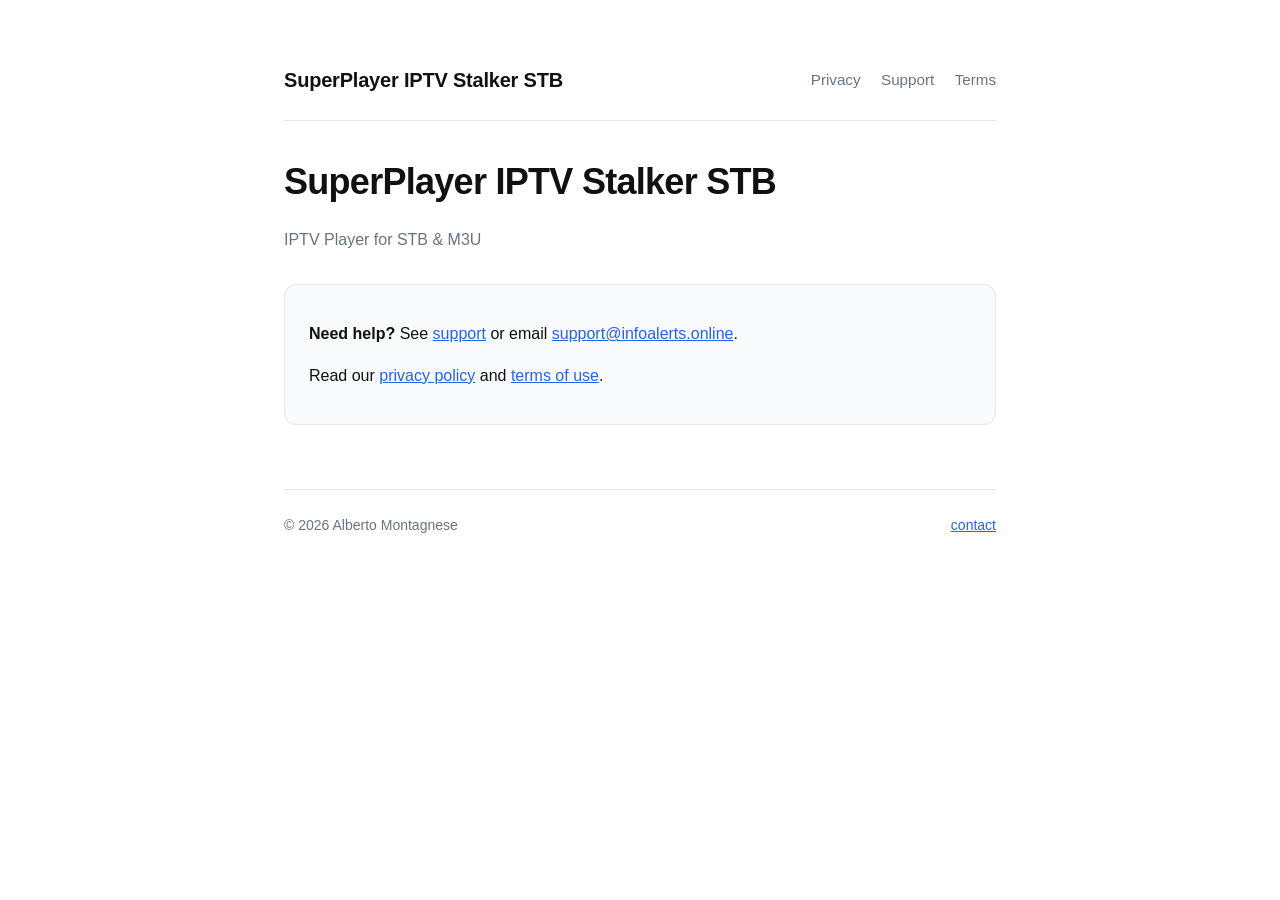
==== index.html @ e4333870 "Update site" ====
<!DOCTYPE html>
<html lang="en">
<head>
  <meta charset="utf-8">
  <meta name="viewport" content="width=device-width,initial-scale=1">
  <title>SuperPlayer IPTV Stalker STB</title>
  <link rel="stylesheet" href="style.css">
</head>
<body>
  <div class="container">
    <header>
      <h1><a href="index.html" style="color:inherit;text-decoration:none">SuperPlayer IPTV Stalker STB</a></h1>
      <nav>
        <a href="privacy.html">Privacy</a>
        <a href="support.html">Support</a>
        <a href="terms.html">Terms</a>
      </nav>
    </header>
    <main>
<h1 class="title">SuperPlayer IPTV Stalker STB</h1>
<p class="lede">IPTV Player for STB & M3U</p>

<div class="card">
  <p><strong>Need help?</strong> See <a href="support.html">support</a> or
     email <a href="mailto:support@infoalerts.online">support@infoalerts.online</a>.</p>
  <p>Read our <a href="privacy.html">privacy policy</a> and
     <a href="terms.html">terms of use</a>.</p>
</div>

    </main>
    <footer>
      <span>© 2026 Alberto Montagnese</span>
      <span><a href="mailto:support@infoalerts.online">contact</a></span>
    </footer>
  </div>
</body>
</html>
---- style.css ----
:root {
  color-scheme: light dark;
  --fg: #111;
  --muted: #6b7280;
  --accent: #2563eb;
  --bg: #fff;
  --card: #f8fafc;
  --border: #e5e7eb;
}
@media (prefers-color-scheme: dark) {
  :root {
    --fg: #f1f5f9;
    --muted: #94a3b8;
    --accent: #60a5fa;
    --bg: #0b1020;
    --card: #111827;
    --border: #1f2937;
  }
}
* { box-sizing: border-box; }
html, body { margin: 0; padding: 0; }
body {
  font-family: -apple-system, BlinkMacSystemFont, "SF Pro Text", "Segoe UI",
               Roboto, Helvetica, Arial, sans-serif;
  background: var(--bg);
  color: var(--fg);
  line-height: 1.6;
}
.container {
  max-width: 760px;
  margin: 0 auto;
  padding: 64px 24px 96px;
}
header {
  display: flex;
  align-items: center;
  justify-content: space-between;
  gap: 16px;
  padding-bottom: 24px;
  border-bottom: 1px solid var(--border);
  margin-bottom: 32px;
}
header h1 {
  margin: 0;
  font-size: 1.25rem;
  letter-spacing: -0.01em;
}
header nav a {
  margin-left: 16px;
  color: var(--muted);
  text-decoration: none;
  font-size: 0.95rem;
}
header nav a:hover { color: var(--accent); }
h1, h2, h3 { letter-spacing: -0.02em; }
h1.title { font-size: 2.25rem; margin: 0 0 0.5rem; }
.lede { color: var(--muted); margin-bottom: 2rem; }
main h2 { margin-top: 2.5rem; }
main h3 { margin-top: 1.75rem; }
ul { padding-left: 1.25rem; }
li { margin: 0.25rem 0; }
.card {
  background: var(--card);
  border: 1px solid var(--border);
  border-radius: 12px;
  padding: 20px 24px;
  margin: 24px 0;
}
footer {
  margin-top: 64px;
  padding-top: 24px;
  border-top: 1px solid var(--border);
  color: var(--muted);
  font-size: 0.875rem;
  display: flex;
  justify-content: space-between;
  flex-wrap: wrap;
  gap: 8px;
}
a { color: var(--accent); }
a:hover { text-decoration: underline; }
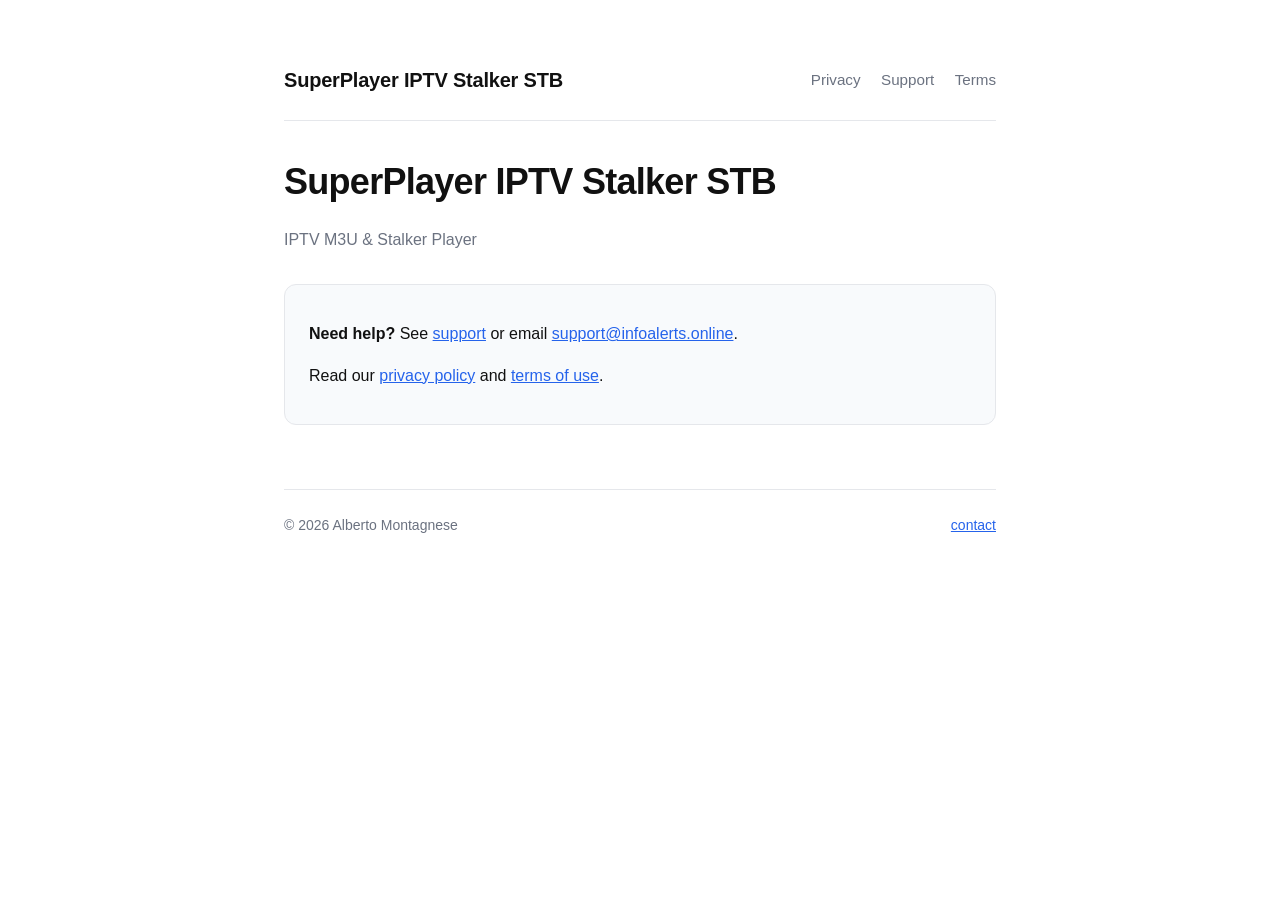
==== commit 2df2574e: "Update site" ====
--- a/index.html
+++ b/index.html
@@ -18,7 +18,7 @@
     </header>
     <main>
 <h1 class="title">SuperPlayer IPTV Stalker STB</h1>
-<p class="lede">IPTV Player for STB & M3U</p>
+<p class="lede">IPTV M3U & Stalker Player</p>
 
 <div class="card">
   <p><strong>Need help?</strong> See <a href="support.html">support</a> or
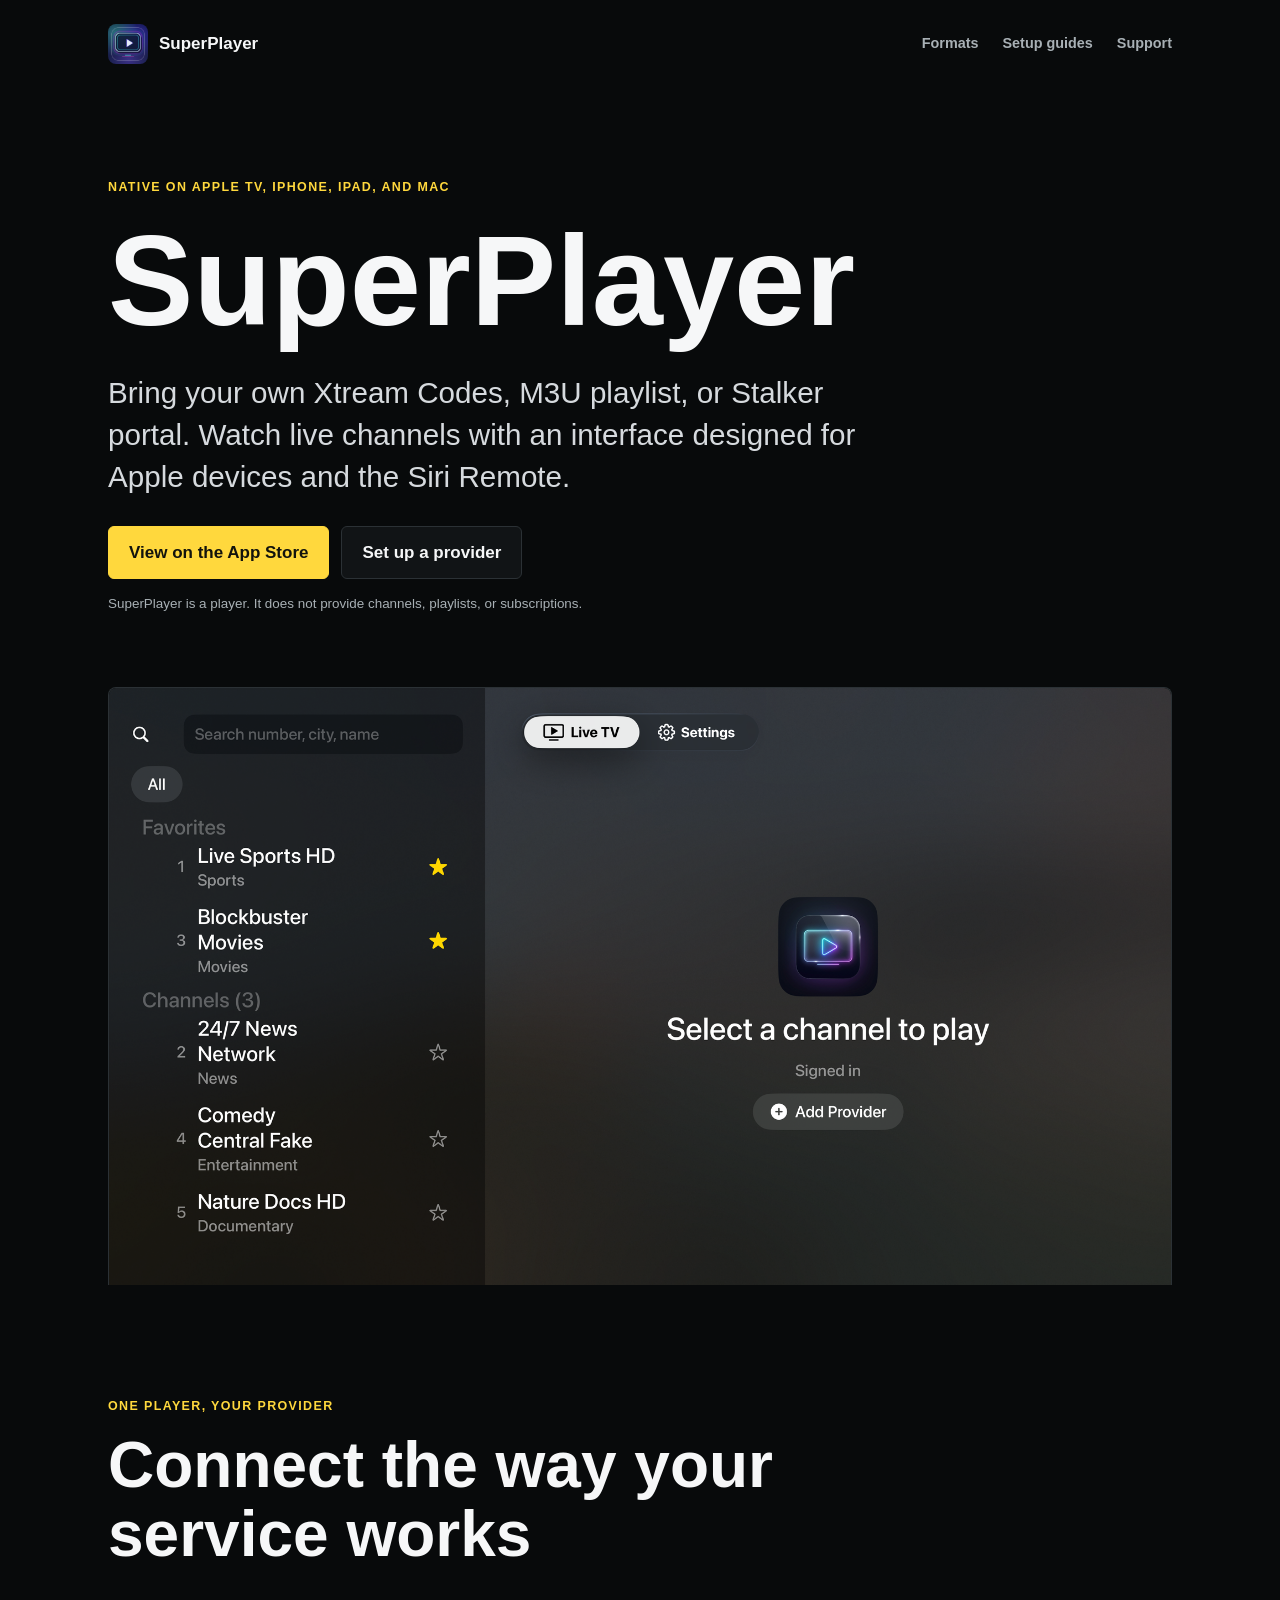
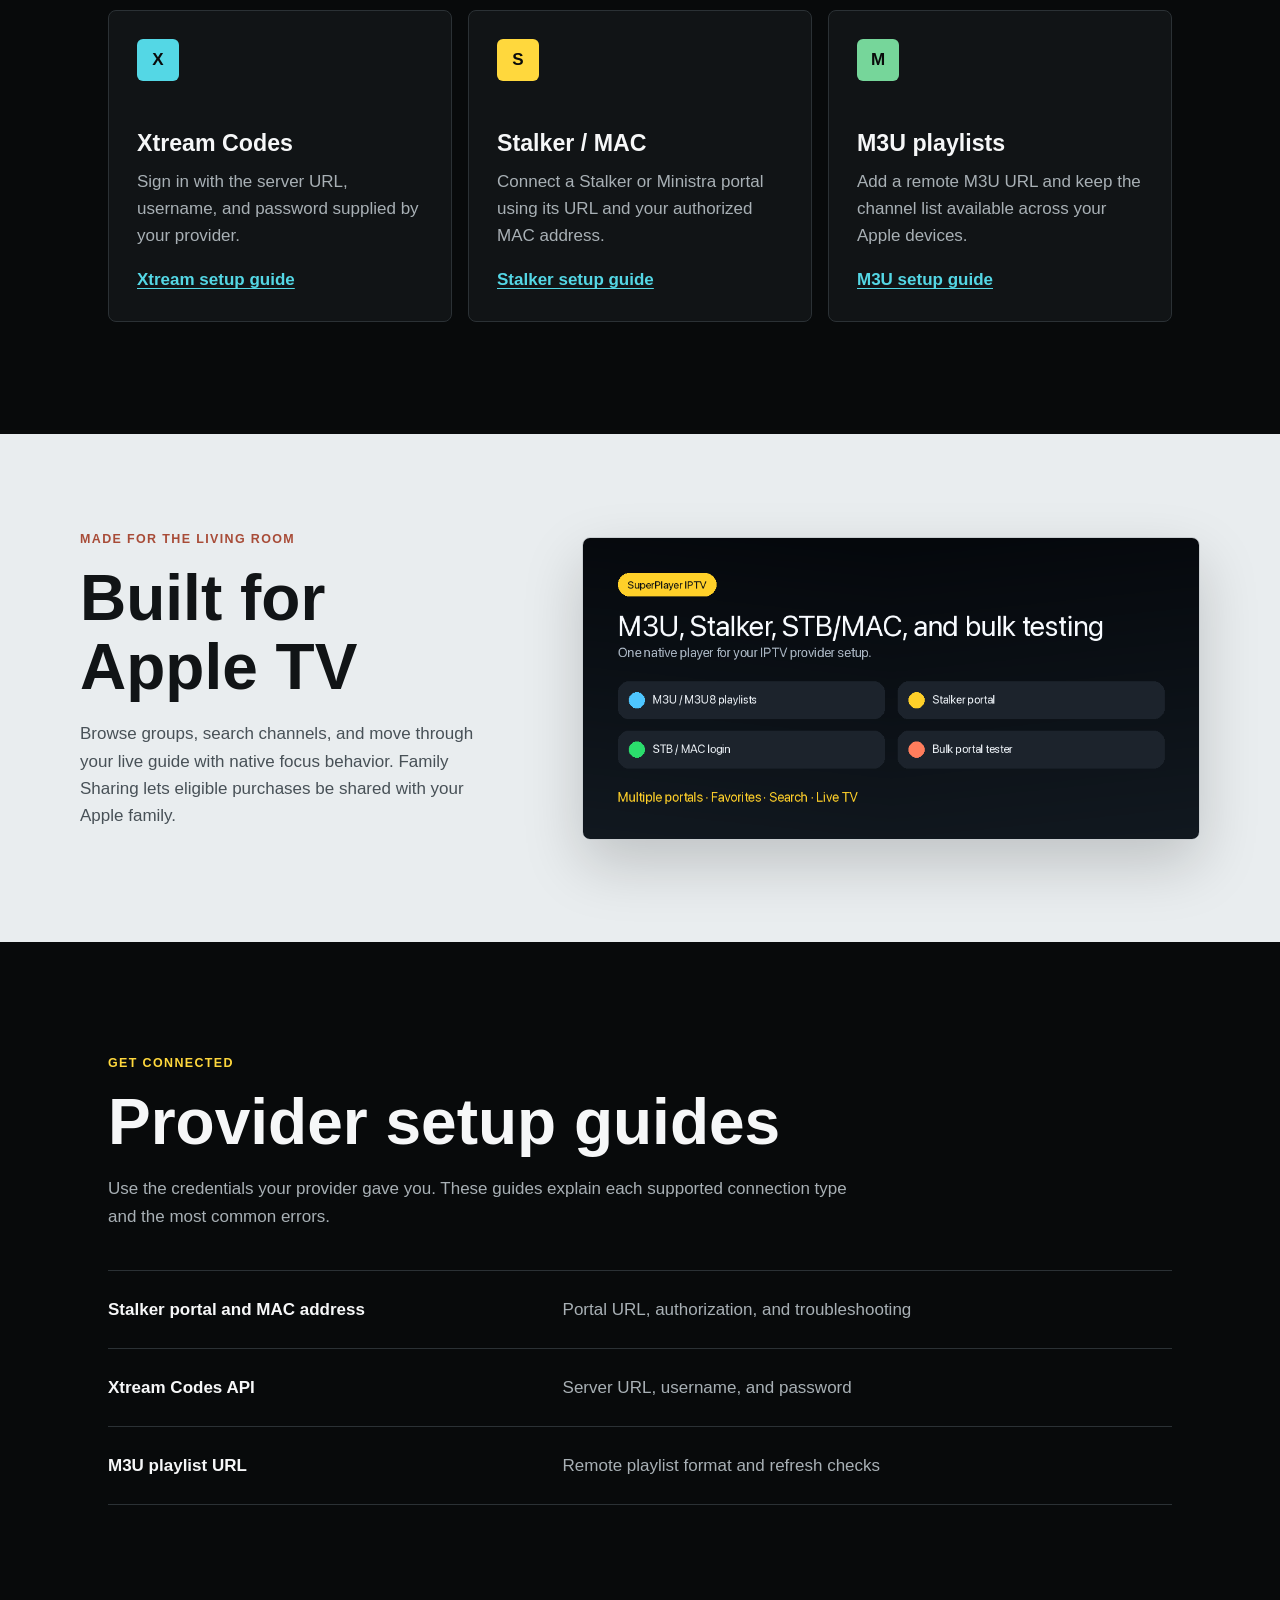
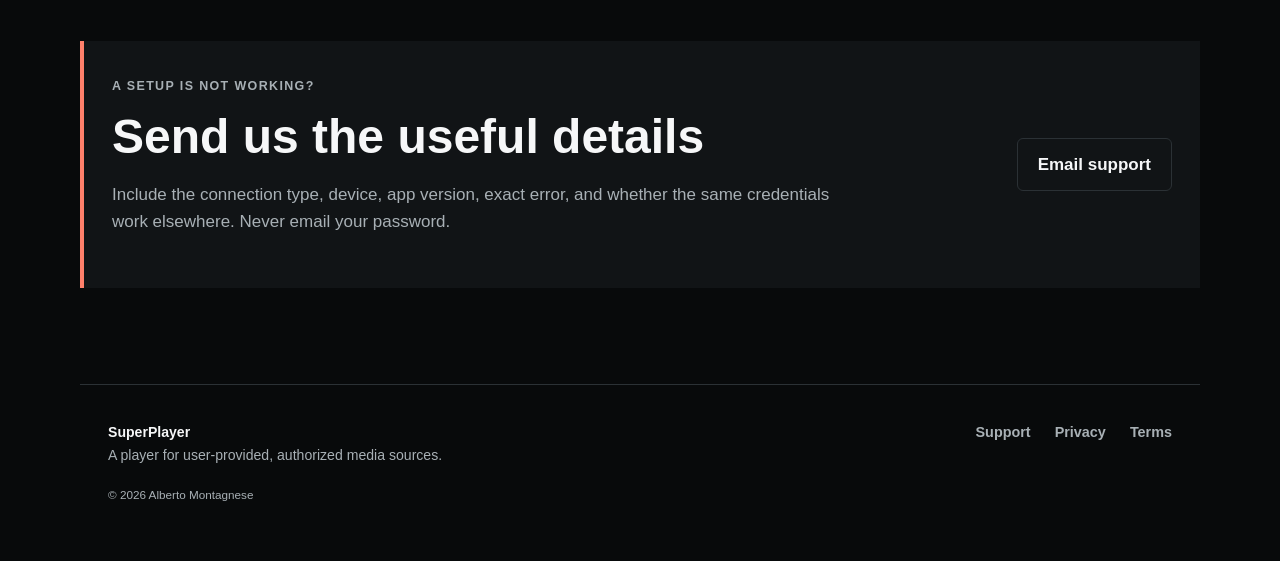
==== commit 6f810b03: "Build product landing page and setup guides" ====
--- a/index.html
+++ b/index.html
@@ -2,36 +2,85 @@
 <html lang="en">
 <head>
   <meta charset="utf-8">
-  <meta name="viewport" content="width=device-width,initial-scale=1">
-  <title>SuperPlayer IPTV Stalker STB</title>
+  <meta name="viewport" content="width=device-width, initial-scale=1">
+  <title>SuperPlayer: Xtream, M3U &amp; Stalker Player for Apple TV</title>
+  <meta name="description" content="SuperPlayer is a native IPTV player for Apple TV, iPhone, iPad, and Mac. Connect your own Xtream Codes, M3U playlist, or Stalker portal with MAC address.">
+  <link rel="canonical" href="https://albertomontagnese.github.io/stalker-player-plus-site/">
+  <link rel="icon" href="assets/app-icon.png">
   <link rel="stylesheet" href="style.css">
+  <meta property="og:type" content="website">
+  <meta property="og:title" content="SuperPlayer for Apple TV">
+  <meta property="og:description" content="Your Xtream, M3U, and Stalker playlists in a fast, native Apple player.">
+  <meta property="og:url" content="https://albertomontagnese.github.io/stalker-player-plus-site/">
+  <meta property="og:image" content="https://albertomontagnese.github.io/stalker-player-plus-site/assets/feature-graphic.png">
+  <meta name="twitter:card" content="summary_large_image">
+  <script type="application/ld+json">
+  {
+    "@context": "https://schema.org",
+    "@type": "SoftwareApplication",
+    "name": "SuperPlayer",
+    "operatingSystem": "iOS, iPadOS, macOS, tvOS",
+    "applicationCategory": "MultimediaApplication",
+    "description": "A native player for user-provided Xtream Codes, M3U playlists, and Stalker portals.",
+    "url": "https://albertomontagnese.github.io/stalker-player-plus-site/",
+    "downloadUrl": "https://apps.apple.com/app/id6786057037",
+    "image": "https://albertomontagnese.github.io/stalker-player-plus-site/assets/app-icon.png",
+    "offers": {"@type": "Offer", "price": "0", "priceCurrency": "USD"}
+  }
+  </script>
 </head>
 <body>
-  <div class="container">
-    <header>
-      <h1><a href="index.html" style="color:inherit;text-decoration:none">SuperPlayer IPTV Stalker STB</a></h1>
-      <nav>
-        <a href="privacy.html">Privacy</a>
-        <a href="support.html">Support</a>
-        <a href="terms.html">Terms</a>
-      </nav>
-    </header>
-    <main>
-<h1 class="title">SuperPlayer IPTV Stalker STB</h1>
-<p class="lede">IPTV M3U & Stalker Player</p>
+  <header class="site-header">
+    <a class="brand" href="index.html" aria-label="SuperPlayer home"><img src="assets/app-icon.png" alt="" width="40" height="40"><span>SuperPlayer</span></a>
+    <nav aria-label="Primary navigation"><a href="#formats">Formats</a><a href="#guides">Setup guides</a><a href="support.html">Support</a></nav>
+  </header>
 
-<div class="card">
-  <p><strong>Need help?</strong> See <a href="support.html">support</a> or
-     email <a href="mailto:support@infoalerts.online">support@infoalerts.online</a>.</p>
-  <p>Read our <a href="privacy.html">privacy policy</a> and
-     <a href="terms.html">terms of use</a>.</p>
-</div>
+  <main>
+    <section class="hero">
+      <p class="eyebrow">Native on Apple TV, iPhone, iPad, and Mac</p>
+      <h1>SuperPlayer</h1>
+      <p class="hero-copy">Bring your own Xtream Codes, M3U playlist, or Stalker portal. Watch live channels with an interface designed for Apple devices and the Siri Remote.</p>
+      <div class="hero-actions">
+        <a class="button primary" href="https://apps.apple.com/app/id6786057037">View on the App Store</a>
+        <a class="button secondary" href="#guides">Set up a provider</a>
+      </div>
+      <p class="fine-print">SuperPlayer is a player. It does not provide channels, playlists, or subscriptions.</p>
+      <figure class="product-shot"><img src="assets/apple-tv.png" alt="SuperPlayer live channel guide running on Apple TV"></figure>
+    </section>
 
-    </main>
-    <footer>
-      <span>© 2026 Alberto Montagnese</span>
-      <span><a href="mailto:support@infoalerts.online">contact</a></span>
-    </footer>
-  </div>
+    <section class="section" id="formats">
+      <div class="section-heading"><p class="eyebrow">One player, your provider</p><h2>Connect the way your service works</h2></div>
+      <div class="feature-grid">
+        <article class="feature xtream"><span class="feature-mark">X</span><h3>Xtream Codes</h3><p>Sign in with the server URL, username, and password supplied by your provider.</p><a href="xtream-codes-setup.html">Xtream setup guide</a></article>
+        <article class="feature stalker"><span class="feature-mark">S</span><h3>Stalker / MAC</h3><p>Connect a Stalker or Ministra portal using its URL and your authorized MAC address.</p><a href="stalker-mac-setup.html">Stalker setup guide</a></article>
+        <article class="feature m3u"><span class="feature-mark">M</span><h3>M3U playlists</h3><p>Add a remote M3U URL and keep the channel list available across your Apple devices.</p><a href="m3u-playlist-setup.html">M3U setup guide</a></article>
+      </div>
+    </section>
+
+    <section class="device-band">
+      <div><p class="eyebrow">Made for the living room</p><h2>Built for Apple TV</h2><p>Browse groups, search channels, and move through your live guide with native focus behavior. Family Sharing lets eligible purchases be shared with your Apple family.</p></div>
+      <img src="assets/feature-graphic.png" alt="SuperPlayer supports M3U, Stalker, STB/MAC, and bulk testing">
+    </section>
+
+    <section class="section" id="guides">
+      <div class="section-heading"><p class="eyebrow">Get connected</p><h2>Provider setup guides</h2><p>Use the credentials your provider gave you. These guides explain each supported connection type and the most common errors.</p></div>
+      <div class="guide-list">
+        <a href="stalker-mac-setup.html"><strong>Stalker portal and MAC address</strong><span>Portal URL, authorization, and troubleshooting</span></a>
+        <a href="xtream-codes-setup.html"><strong>Xtream Codes API</strong><span>Server URL, username, and password</span></a>
+        <a href="m3u-playlist-setup.html"><strong>M3U playlist URL</strong><span>Remote playlist format and refresh checks</span></a>
+      </div>
+    </section>
+
+    <section class="support-band">
+      <div><p class="eyebrow">A setup is not working?</p><h2>Send us the useful details</h2><p>Include the connection type, device, app version, exact error, and whether the same credentials work elsewhere. Never email your password.</p></div>
+      <a class="button secondary" href="mailto:support@infoalerts.online?subject=SuperPlayer%20support">Email support</a>
+    </section>
+  </main>
+
+  <footer>
+    <div><strong>SuperPlayer</strong><span>A player for user-provided, authorized media sources.</span></div>
+    <nav aria-label="Legal navigation"><a href="support.html">Support</a><a href="privacy.html">Privacy</a><a href="terms.html">Terms</a></nav>
+    <small>&copy; 2026 Alberto Montagnese</small>
+  </footer>
 </body>
 </html>
--- a/style.css
+++ b/style.css
@@ -1,81 +1,134 @@
 :root {
-  color-scheme: light dark;
-  --fg: #111;
-  --muted: #6b7280;
-  --accent: #2563eb;
-  --bg: #fff;
-  --card: #f8fafc;
-  --border: #e5e7eb;
+  color-scheme: dark;
+  --bg: #080a0b;
+  --surface: #111416;
+  --surface-2: #171b1e;
+  --fg: #f6f7f8;
+  --muted: #a8b0b5;
+  --border: #2b3135;
+  --yellow: #ffd83d;
+  --cyan: #54d7e5;
+  --green: #76d69a;
+  --coral: #ff806b;
+  --content: 1120px;
 }
-@media (prefers-color-scheme: dark) {
-  :root {
-    --fg: #f1f5f9;
-    --muted: #94a3b8;
-    --accent: #60a5fa;
-    --bg: #0b1020;
-    --card: #111827;
-    --border: #1f2937;
-  }
-}
+
 * { box-sizing: border-box; }
-html, body { margin: 0; padding: 0; }
+html { scroll-behavior: smooth; }
 body {
-  font-family: -apple-system, BlinkMacSystemFont, "SF Pro Text", "Segoe UI",
-               Roboto, Helvetica, Arial, sans-serif;
+  margin: 0;
   background: var(--bg);
   color: var(--fg);
+  font-family: -apple-system, BlinkMacSystemFont, "SF Pro Text", "Segoe UI", sans-serif;
+  font-size: 17px;
   line-height: 1.6;
 }
-.container {
-  max-width: 760px;
-  margin: 0 auto;
-  padding: 64px 24px 96px;
-}
-header {
+img { display: block; max-width: 100%; }
+a { color: var(--cyan); text-underline-offset: 3px; }
+a:hover { color: var(--yellow); }
+h1, h2, h3, p { margin-top: 0; }
+h1, h2, h3 { line-height: 1.08; letter-spacing: 0; }
+h1 { margin-bottom: 22px; font-size: clamp(4rem, 10vw, 8.5rem); }
+h2 { margin-bottom: 18px; font-size: clamp(2rem, 5vw, 4.25rem); }
+h3 { margin-bottom: 12px; font-size: 1.45rem; }
+
+.site-header {
+  position: relative;
+  z-index: 2;
   display: flex;
   align-items: center;
   justify-content: space-between;
-  gap: 16px;
-  padding-bottom: 24px;
-  border-bottom: 1px solid var(--border);
-  margin-bottom: 32px;
+  max-width: var(--content);
+  margin: 0 auto;
+  padding: 24px 28px;
 }
-header h1 {
-  margin: 0;
-  font-size: 1.25rem;
-  letter-spacing: -0.01em;
+.brand { display: inline-flex; align-items: center; gap: 11px; color: var(--fg); font-weight: 750; text-decoration: none; }
+.brand img { width: 40px; height: 40px; border-radius: 8px; }
+.site-header nav, footer nav { display: flex; flex-wrap: wrap; gap: 24px; }
+.site-header nav a, footer nav a { color: var(--muted); font-size: .9rem; font-weight: 650; text-decoration: none; }
+
+.hero { max-width: var(--content); min-height: calc(100vh - 88px); margin: 0 auto; padding: clamp(60px, 10vh, 112px) 28px 0; }
+.eyebrow { margin-bottom: 14px; color: var(--yellow); font-size: .78rem; font-weight: 800; letter-spacing: .11em; text-transform: uppercase; }
+.hero-copy { max-width: 780px; margin-bottom: 28px; color: #d6dade; font-size: clamp(1.25rem, 2.4vw, 1.85rem); line-height: 1.42; }
+.hero-actions { display: flex; flex-wrap: wrap; gap: 12px; margin-bottom: 14px; }
+.button { display: inline-flex; min-height: 50px; align-items: center; justify-content: center; border: 1px solid var(--border); border-radius: 6px; padding: 12px 20px; font-weight: 750; text-decoration: none; }
+.button.primary { border-color: var(--yellow); background: var(--yellow); color: #12130d; }
+.button.secondary { background: var(--surface); color: var(--fg); }
+.fine-print { color: var(--muted); font-size: .84rem; }
+.product-shot { overflow: hidden; margin: clamp(48px, 8vh, 88px) 0 0; border: 1px solid var(--border); border-bottom: 0; border-radius: 8px 8px 0 0; background: var(--surface); }
+.product-shot img { width: 100%; aspect-ratio: 16 / 9; object-fit: cover; }
+
+.section { max-width: var(--content); margin: 0 auto; padding: 112px 28px; }
+.section-heading { max-width: 760px; margin-bottom: 40px; }
+.section-heading > p:last-child, .device-band p, .support-band p { color: var(--muted); }
+.feature-grid { display: grid; grid-template-columns: repeat(3, 1fr); gap: 16px; }
+.feature { min-height: 290px; border: 1px solid var(--border); border-radius: 8px; padding: 28px; background: var(--surface); }
+.feature p { color: var(--muted); }
+.feature-mark { display: grid; width: 42px; height: 42px; place-items: center; margin-bottom: 50px; border-radius: 6px; color: #090b0b; font-weight: 900; }
+.xtream .feature-mark { background: var(--cyan); }
+.stalker .feature-mark { background: var(--yellow); }
+.m3u .feature-mark { background: var(--green); }
+.feature a { font-weight: 700; }
+
+.device-band { display: grid; grid-template-columns: .8fr 1.2fr; align-items: center; gap: clamp(36px, 7vw, 92px); padding: 96px max(28px, calc((100vw - var(--content)) / 2)); background: #e9edef; color: #111416; }
+.device-band .eyebrow { color: #a84c38; }
+.device-band p { color: #485157; }
+.device-band img { border: 1px solid #c9ced1; border-radius: 8px; box-shadow: 0 24px 60px rgba(0, 0, 0, .18); }
+
+.guide-list { border-top: 1px solid var(--border); }
+.guide-list a { display: grid; grid-template-columns: minmax(220px, .7fr) 1fr; gap: 28px; padding: 25px 0; border-bottom: 1px solid var(--border); color: var(--fg); text-decoration: none; }
+.guide-list a:hover strong { color: var(--yellow); }
+.guide-list span { color: var(--muted); }
+
+.support-band { display: flex; align-items: center; justify-content: space-between; gap: 36px; max-width: var(--content); margin: 24px auto 96px; border-left: 4px solid var(--coral); padding: 36px 28px; background: var(--surface); }
+.support-band div { max-width: 720px; }
+.support-band h2 { font-size: clamp(1.7rem, 4vw, 3rem); }
+
+footer { display: grid; grid-template-columns: 1fr auto; gap: 20px 40px; max-width: var(--content); margin: 0 auto; border-top: 1px solid var(--border); padding: 36px 28px 56px; color: var(--muted); font-size: .88rem; }
+footer div { display: flex; flex-direction: column; }
+footer strong { color: var(--fg); }
+footer small { grid-column: 1 / -1; }
+
+.article-shell { max-width: 820px; margin: 0 auto; padding: 72px 28px 112px; }
+.article-shell h1 { max-width: 760px; font-size: clamp(2.7rem, 7vw, 5.5rem); }
+.article-shell .lede { margin-bottom: 48px; color: #d6dade; font-size: 1.25rem; }
+.article-shell h2 { margin-top: 56px; font-size: clamp(1.7rem, 4vw, 2.6rem); }
+.article-shell h3 { margin-top: 34px; }
+.article-shell li { margin-bottom: 10px; }
+.article-shell code { border: 1px solid var(--border); border-radius: 4px; padding: 2px 6px; background: var(--surface-2); color: var(--yellow); }
+.notice { margin: 34px 0; border-left: 4px solid var(--cyan); padding: 18px 22px; background: var(--surface); color: #d6dade; }
+.notice.warning { border-color: var(--coral); }
+.article-nav { display: flex; flex-wrap: wrap; gap: 12px 24px; margin-top: 64px; border-top: 1px solid var(--border); padding-top: 28px; }
+
+@media (max-width: 760px) {
+  body { font-size: 16px; }
+  .site-header { align-items: flex-start; }
+  .site-header nav { justify-content: flex-end; gap: 10px 16px; }
+  .site-header nav a:first-child { display: none; }
+  .hero { min-height: auto; padding-top: 58px; }
+  h1 { font-size: clamp(3.5rem, 20vw, 5.5rem); }
+  .section { padding-top: 80px; padding-bottom: 80px; }
+  .feature-grid, .device-band { grid-template-columns: 1fr; }
+  .feature { min-height: 0; }
+  .feature-mark { margin-bottom: 32px; }
+  .device-band { padding-top: 72px; padding-bottom: 72px; }
+  .guide-list a { grid-template-columns: 1fr; gap: 4px; }
+  .support-band { align-items: flex-start; flex-direction: column; margin-right: 18px; margin-left: 18px; }
+  footer { grid-template-columns: 1fr; }
+  footer small { grid-column: auto; }
 }
-header nav a {
-  margin-left: 16px;
-  color: var(--muted);
-  text-decoration: none;
-  font-size: 0.95rem;
-}
-header nav a:hover { color: var(--accent); }
-h1, h2, h3 { letter-spacing: -0.02em; }
-h1.title { font-size: 2.25rem; margin: 0 0 0.5rem; }
-.lede { color: var(--muted); margin-bottom: 2rem; }
-main h2 { margin-top: 2.5rem; }
-main h3 { margin-top: 1.75rem; }
-ul { padding-left: 1.25rem; }
-li { margin: 0.25rem 0; }
-.card {
-  background: var(--card);
-  border: 1px solid var(--border);
-  border-radius: 12px;
-  padding: 20px 24px;
-  margin: 24px 0;
-}
-footer {
-  margin-top: 64px;
-  padding-top: 24px;
-  border-top: 1px solid var(--border);
-  color: var(--muted);
-  font-size: 0.875rem;
-  display: flex;
-  justify-content: space-between;
-  flex-wrap: wrap;
-  gap: 8px;
-}
-a { color: var(--accent); }
-a:hover { text-decoration: underline; }
+
+@media (prefers-reduced-motion: reduce) { html { scroll-behavior: auto; } }
+
+/* Shared layout for the existing support and legal pages. */
+.container { max-width: 820px; margin: 0 auto; padding: 48px 28px 96px; }
+.container > header { display: flex; align-items: center; justify-content: space-between; gap: 20px; margin-bottom: 48px; border-bottom: 1px solid var(--border); padding-bottom: 24px; }
+.container > header h1 { margin: 0; font-size: 1.25rem; }
+.container > header nav { display: flex; flex-wrap: wrap; gap: 18px; }
+.container > header nav a { margin: 0; color: var(--muted); font-size: .9rem; text-decoration: none; }
+.container main h1.title { margin-bottom: 8px; font-size: clamp(2.4rem, 7vw, 4.5rem); }
+.container main h2 { margin-top: 48px; font-size: 1.8rem; }
+.container main h3 { margin-top: 32px; }
+.container .lede { margin-bottom: 32px; color: var(--muted); font-size: 1.2rem; }
+.container .card { margin: 28px 0; border: 1px solid var(--border); border-radius: 8px; padding: 24px; background: var(--surface); }
+.container > footer { display: flex; max-width: none; align-items: center; justify-content: space-between; margin-top: 64px; padding: 24px 0 0; }
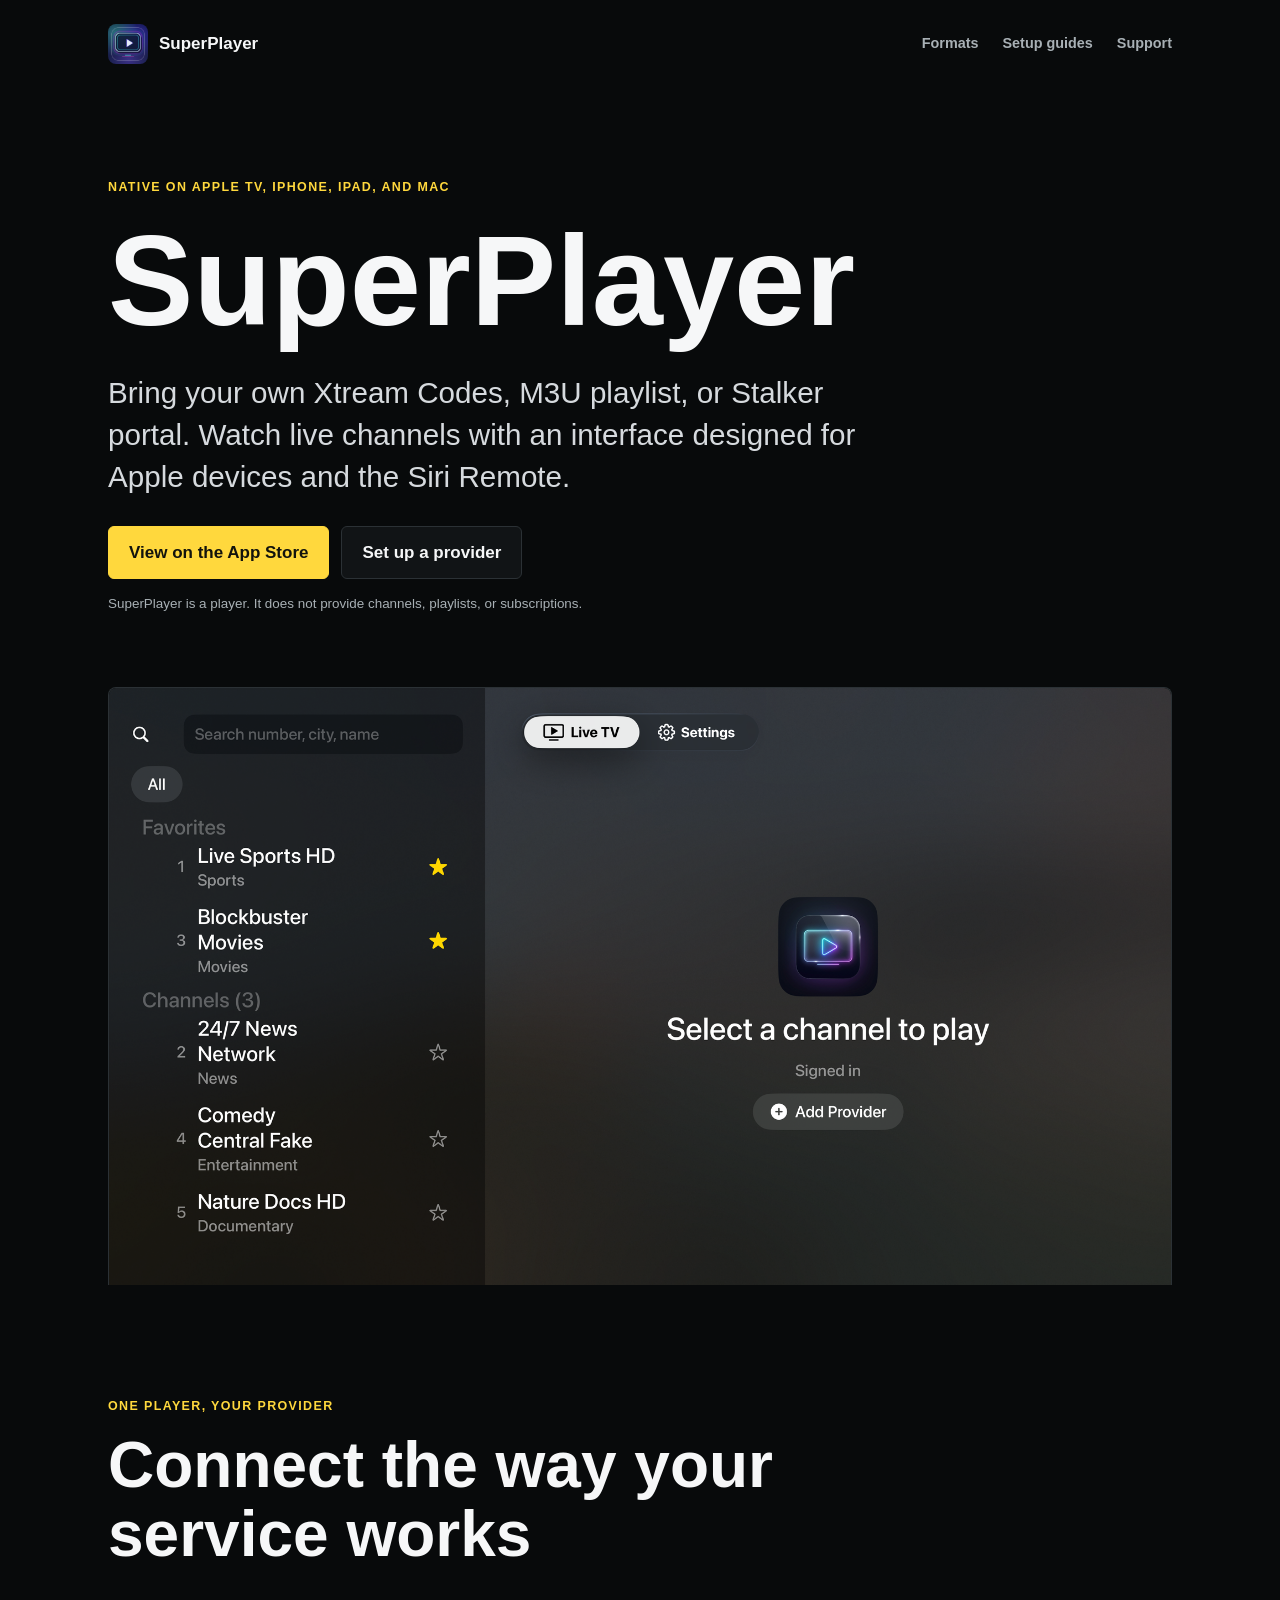
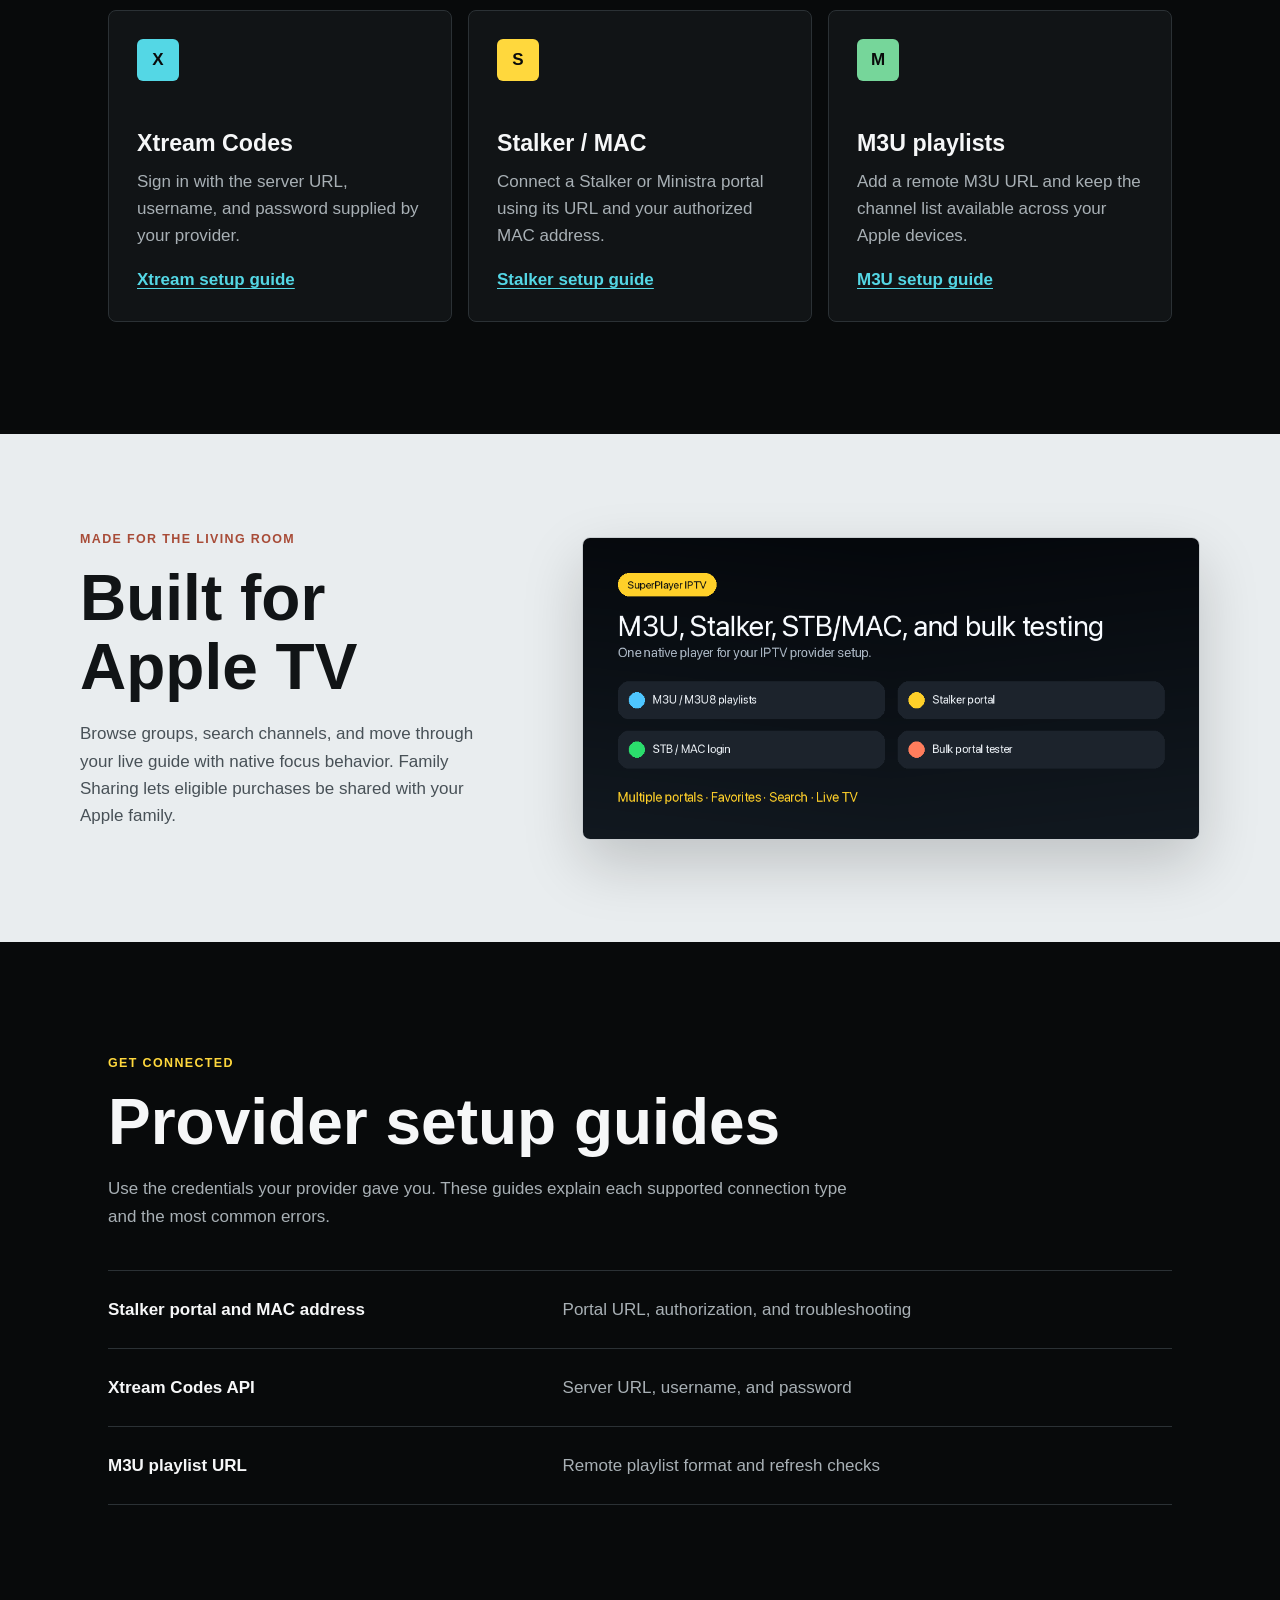
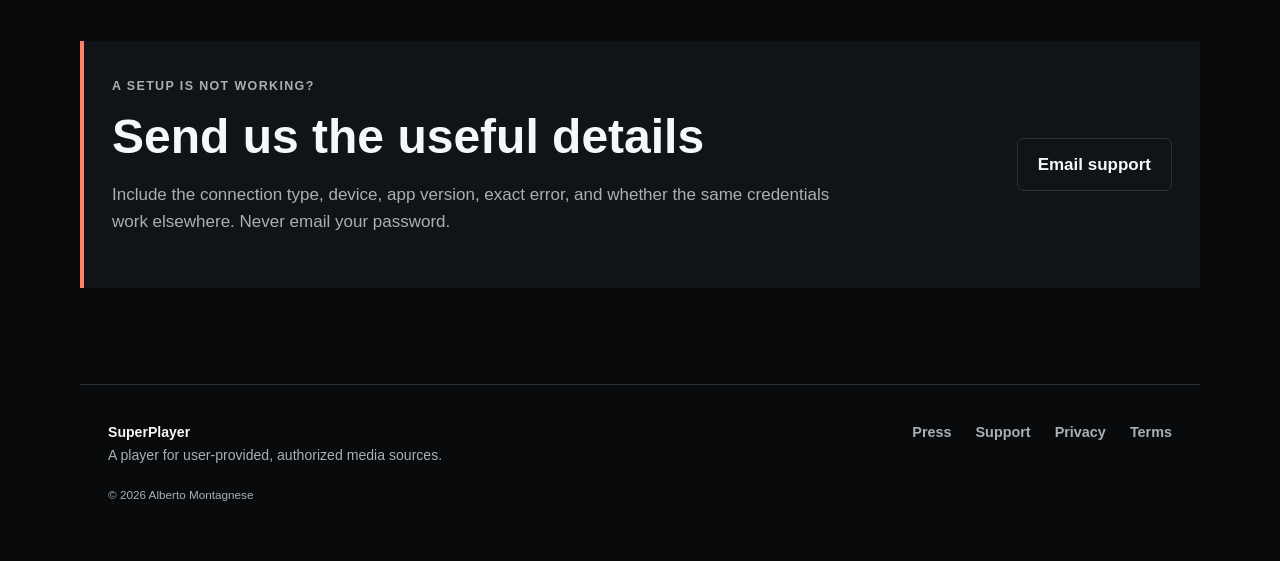
==== commit 6c0aeefb: "Add SuperPlayer press kit" ====
--- a/index.html
+++ b/index.html
@@ -79,7 +79,7 @@
 
   <footer>
     <div><strong>SuperPlayer</strong><span>A player for user-provided, authorized media sources.</span></div>
-    <nav aria-label="Legal navigation"><a href="support.html">Support</a><a href="privacy.html">Privacy</a><a href="terms.html">Terms</a></nav>
+    <nav aria-label="Legal navigation"><a href="press.html">Press</a><a href="support.html">Support</a><a href="privacy.html">Privacy</a><a href="terms.html">Terms</a></nav>
     <small>&copy; 2026 Alberto Montagnese</small>
   </footer>
 </body>
--- a/style.css
+++ b/style.css
@@ -99,6 +99,11 @@
 .notice { margin: 34px 0; border-left: 4px solid var(--cyan); padding: 18px 22px; background: var(--surface); color: #d6dade; }
 .notice.warning { border-color: var(--coral); }
 .article-nav { display: flex; flex-wrap: wrap; gap: 12px 24px; margin-top: 64px; border-top: 1px solid var(--border); padding-top: 28px; }
+.press-assets { display: grid; grid-template-columns: repeat(2, 1fr); gap: 16px; }
+.press-assets a { overflow: hidden; border: 1px solid var(--border); border-radius: 8px; background: var(--surface); color: var(--fg); text-decoration: none; }
+.press-assets img { width: 100%; aspect-ratio: 16 / 9; object-fit: cover; background: #050607; }
+.press-assets a:first-child img { object-fit: contain; padding: 32px; }
+.press-assets span { display: block; padding: 12px 16px; font-weight: 700; }
 
 @media (max-width: 760px) {
   body { font-size: 16px; }
@@ -114,6 +119,7 @@
   .device-band { padding-top: 72px; padding-bottom: 72px; }
   .guide-list a { grid-template-columns: 1fr; gap: 4px; }
   .support-band { align-items: flex-start; flex-direction: column; margin-right: 18px; margin-left: 18px; }
+  .press-assets { grid-template-columns: 1fr; }
   footer { grid-template-columns: 1fr; }
   footer small { grid-column: auto; }
 }
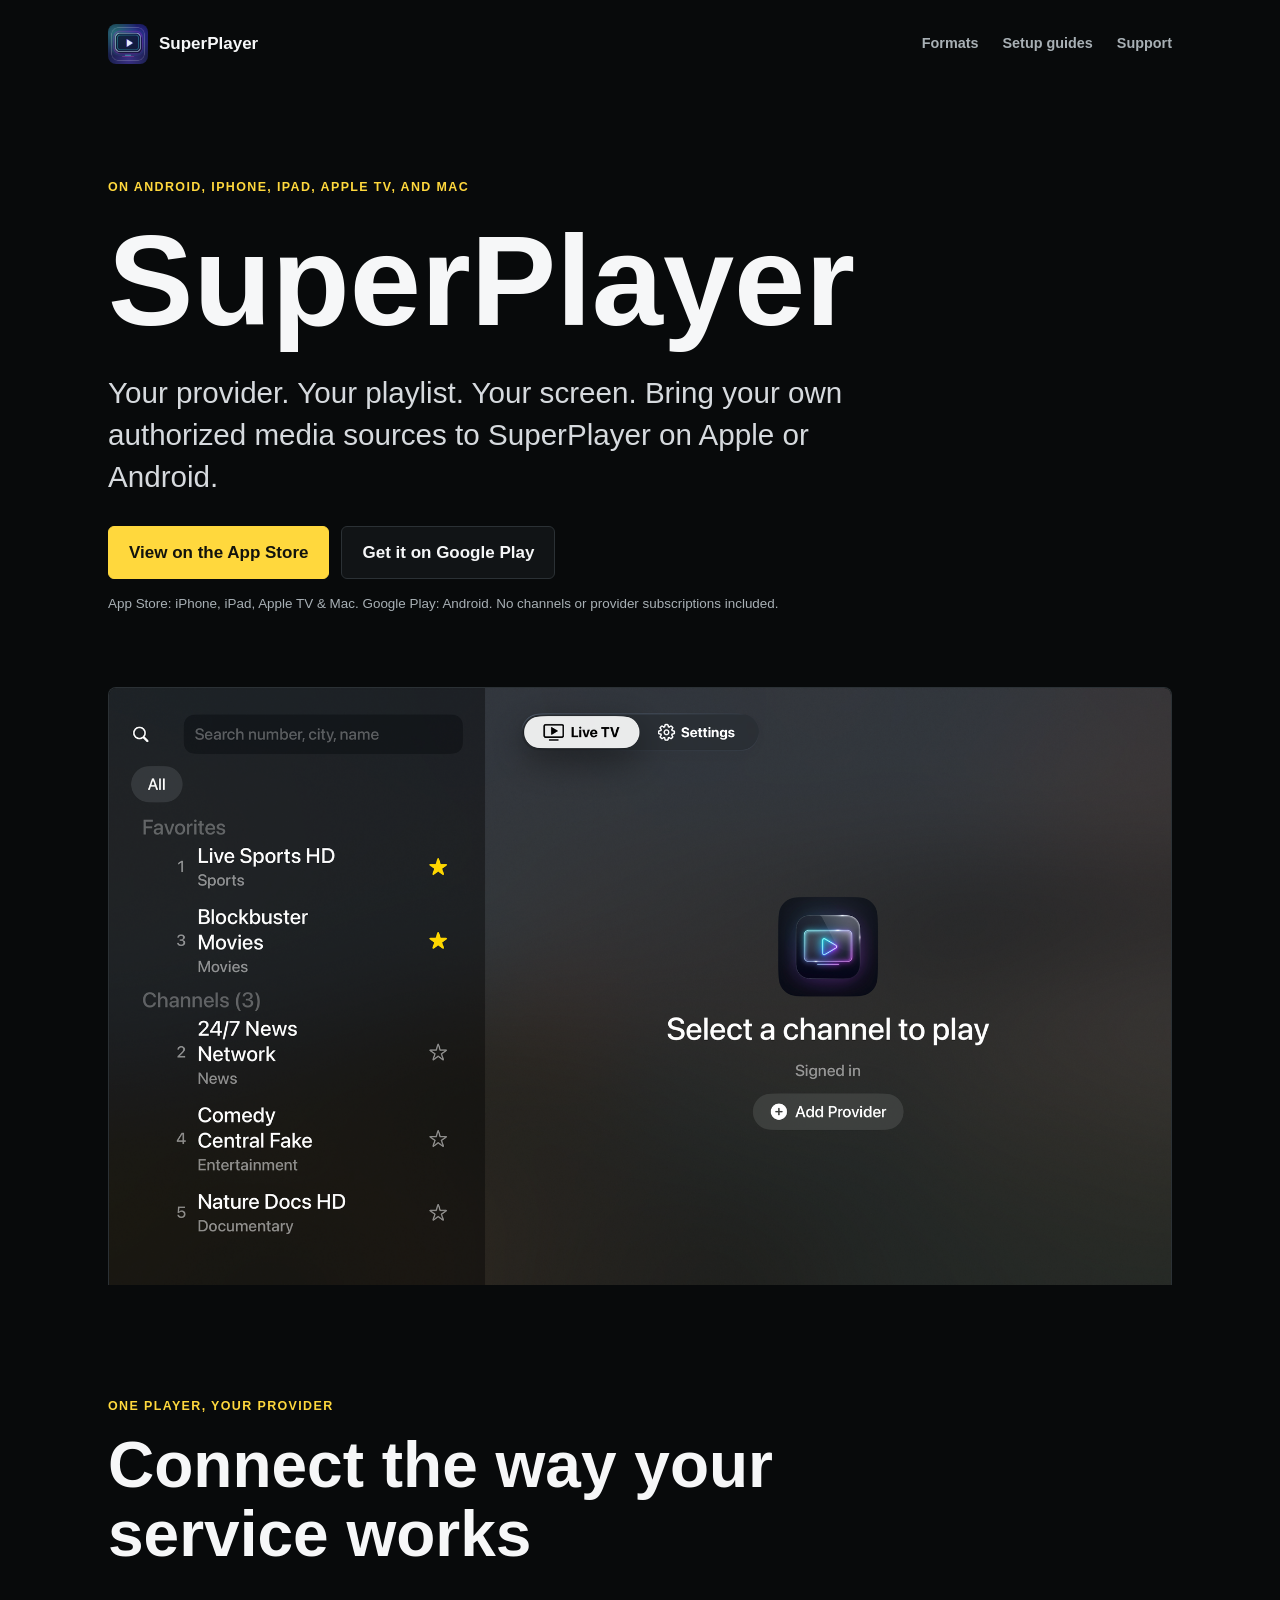
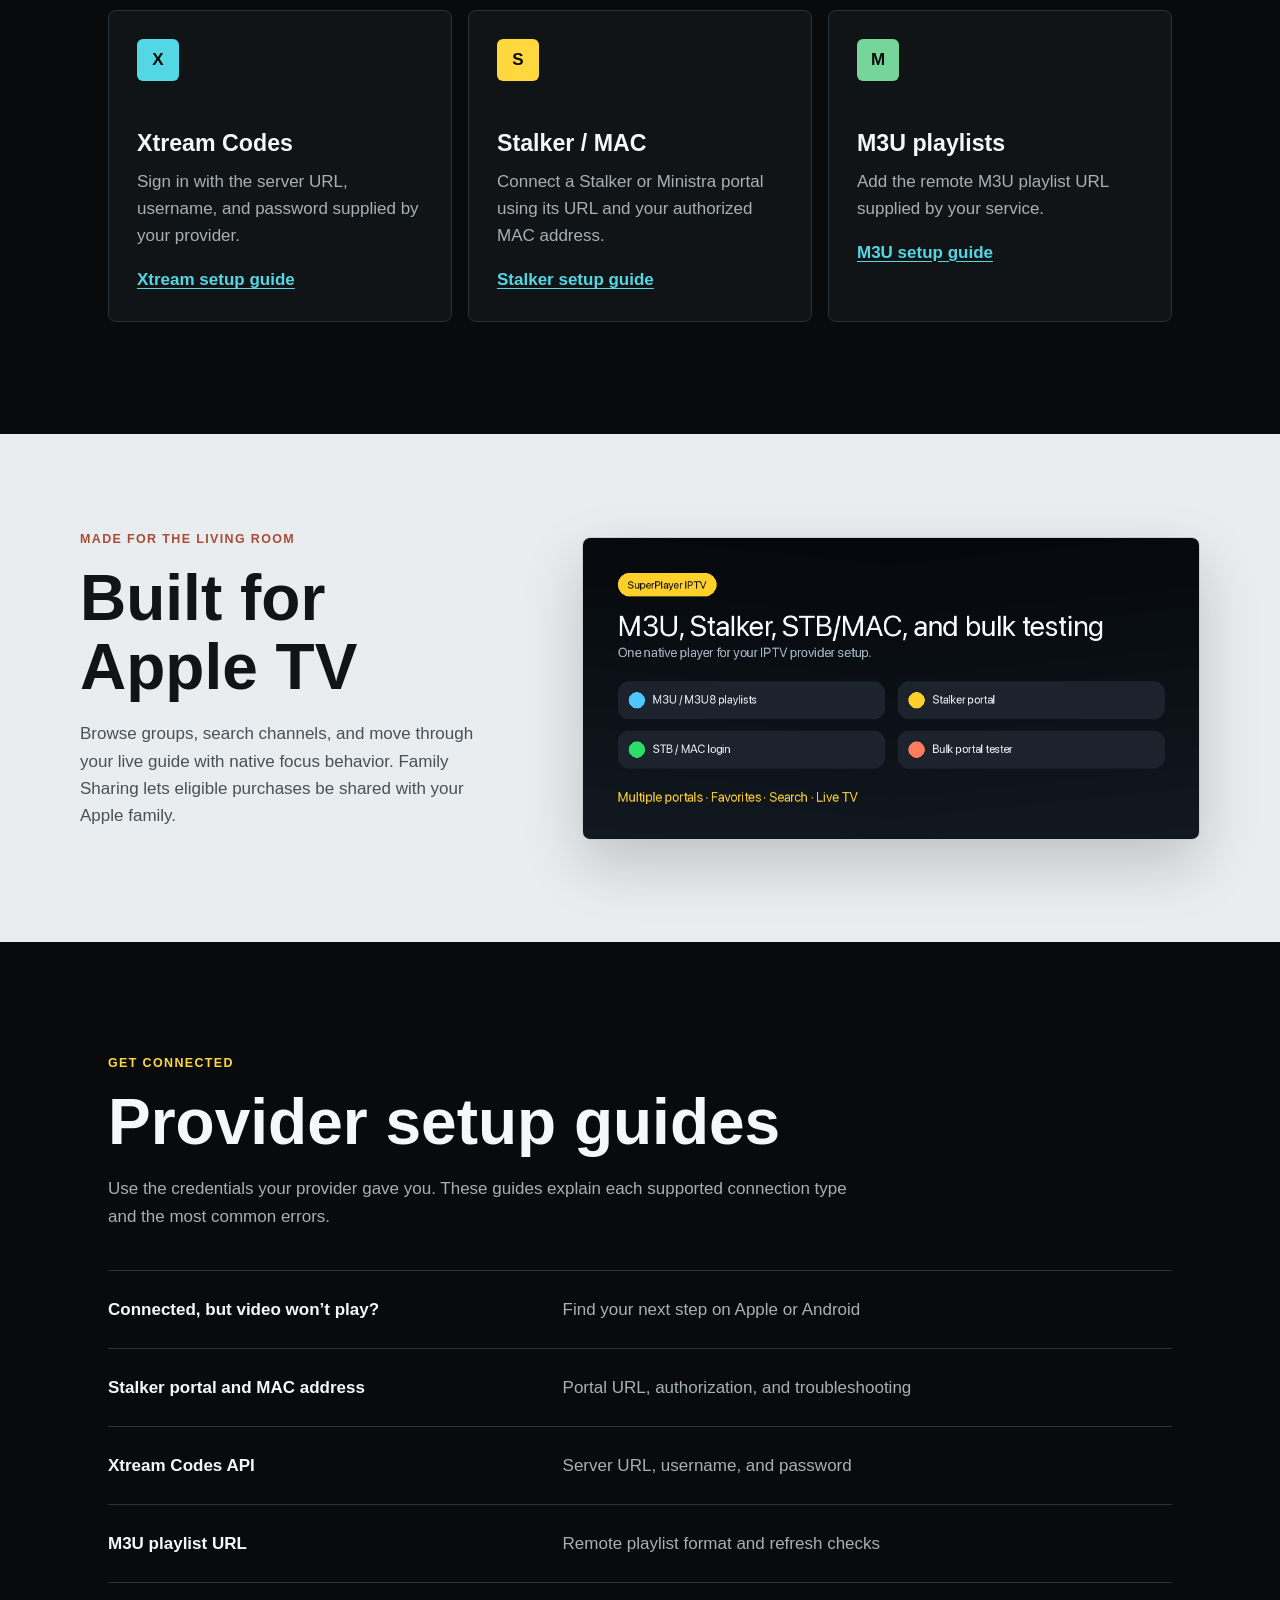
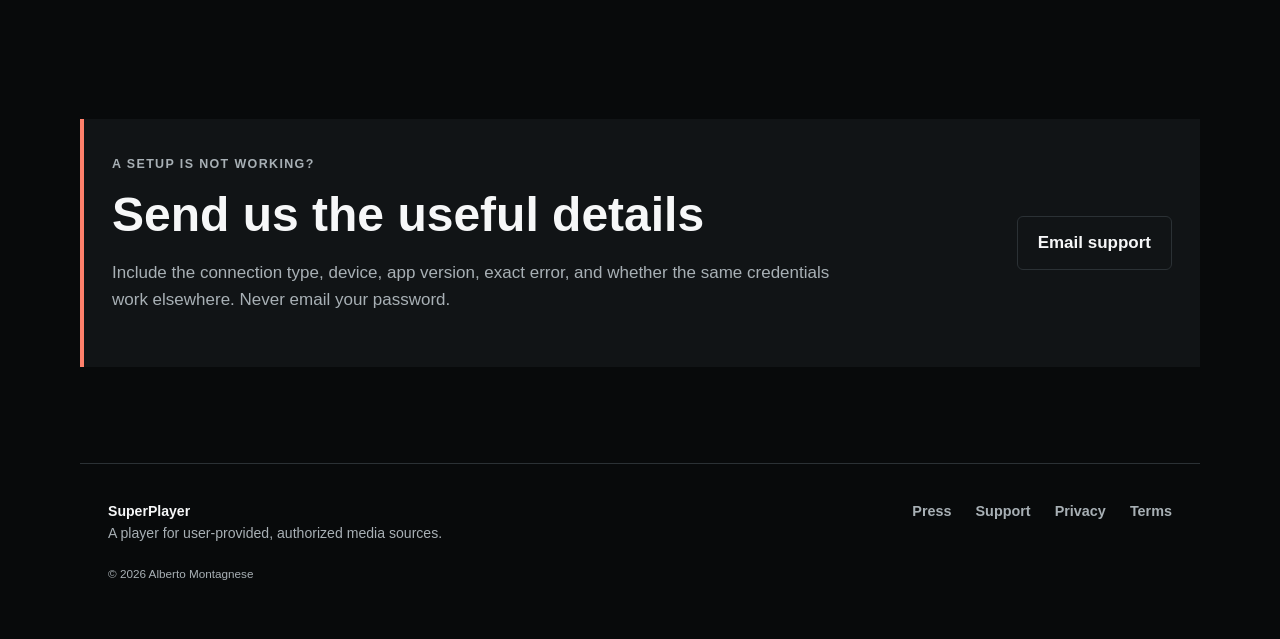
==== commit b881a0c9: "Launch playback troubleshooting guide for Apple and Android" ====
--- a/index.html
+++ b/index.html
@@ -3,14 +3,14 @@
 <head>
   <meta charset="utf-8">
   <meta name="viewport" content="width=device-width, initial-scale=1">
-  <title>SuperPlayer: Xtream, M3U &amp; Stalker Player for Apple TV</title>
-  <meta name="description" content="SuperPlayer is a native IPTV player for Apple TV, iPhone, iPad, and Mac. Connect your own Xtream Codes, M3U playlist, or Stalker portal with MAC address.">
+  <title>SuperPlayer IPTV Player for iOS, Android, Apple TV &amp; Mac</title>
+  <meta name="description" content="SuperPlayer is an IPTV player for Android, iPhone, iPad, Apple TV, and Mac. Connect your own Xtream Codes, M3U playlist, or Stalker portal with MAC address.">
   <link rel="canonical" href="https://albertomontagnese.github.io/stalker-player-plus-site/">
   <link rel="icon" href="assets/app-icon.png">
   <link rel="stylesheet" href="style.css">
   <meta property="og:type" content="website">
-  <meta property="og:title" content="SuperPlayer for Apple TV">
-  <meta property="og:description" content="Your Xtream, M3U, and Stalker playlists in a fast, native Apple player.">
+  <meta property="og:title" content="SuperPlayer for Apple &amp; Android">
+  <meta property="og:description" content="Your own playlists and provider accounts on Apple and Android.">
   <meta property="og:url" content="https://albertomontagnese.github.io/stalker-player-plus-site/">
   <meta property="og:image" content="https://albertomontagnese.github.io/stalker-player-plus-site/assets/feature-graphic.png">
   <meta name="twitter:card" content="summary_large_image">
@@ -19,11 +19,11 @@
     "@context": "https://schema.org",
     "@type": "SoftwareApplication",
     "name": "SuperPlayer",
-    "operatingSystem": "iOS, iPadOS, macOS, tvOS",
+    "operatingSystem": "Android, iOS, iPadOS, macOS, tvOS",
     "applicationCategory": "MultimediaApplication",
     "description": "A native player for user-provided Xtream Codes, M3U playlists, and Stalker portals.",
     "url": "https://albertomontagnese.github.io/stalker-player-plus-site/",
-    "downloadUrl": "https://apps.apple.com/app/id6786057037",
+    "downloadUrl": ["https://apps.apple.com/app/id6786057037", "https://play.google.com/store/apps/details?id=com.albertomontagnese.superplayer"],
     "image": "https://albertomontagnese.github.io/stalker-player-plus-site/assets/app-icon.png",
     "offers": {"@type": "Offer", "price": "0", "priceCurrency": "USD"}
   }
@@ -37,14 +37,14 @@
 
   <main>
     <section class="hero">
-      <p class="eyebrow">Native on Apple TV, iPhone, iPad, and Mac</p>
+      <p class="eyebrow">On Android, iPhone, iPad, Apple TV, and Mac</p>
       <h1>SuperPlayer</h1>
-      <p class="hero-copy">Bring your own Xtream Codes, M3U playlist, or Stalker portal. Watch live channels with an interface designed for Apple devices and the Siri Remote.</p>
+      <p class="hero-copy">Your provider. Your playlist. Your screen. Bring your own authorized media sources to SuperPlayer on Apple or Android.</p>
       <div class="hero-actions">
-        <a class="button primary" href="https://apps.apple.com/app/id6786057037">View on the App Store</a>
-        <a class="button secondary" href="#guides">Set up a provider</a>
+        <a class="button primary" href="https://oura-beige.vercel.app/go/superplayer/seo_home_sep26">View on the App Store</a>
+        <a class="button secondary" href="https://oura-beige.vercel.app/go/superplayer/seo_home_android_oct26">Get it on Google Play</a>
       </div>
-      <p class="fine-print">SuperPlayer is a player. It does not provide channels, playlists, or subscriptions.</p>
+      <p class="fine-print">App Store: iPhone, iPad, Apple TV &amp; Mac. Google Play: Android. No channels or provider subscriptions included.</p>
       <figure class="product-shot"><img src="assets/apple-tv.png" alt="SuperPlayer live channel guide running on Apple TV"></figure>
     </section>
 
@@ -53,7 +53,7 @@
       <div class="feature-grid">
         <article class="feature xtream"><span class="feature-mark">X</span><h3>Xtream Codes</h3><p>Sign in with the server URL, username, and password supplied by your provider.</p><a href="xtream-codes-setup.html">Xtream setup guide</a></article>
         <article class="feature stalker"><span class="feature-mark">S</span><h3>Stalker / MAC</h3><p>Connect a Stalker or Ministra portal using its URL and your authorized MAC address.</p><a href="stalker-mac-setup.html">Stalker setup guide</a></article>
-        <article class="feature m3u"><span class="feature-mark">M</span><h3>M3U playlists</h3><p>Add a remote M3U URL and keep the channel list available across your Apple devices.</p><a href="m3u-playlist-setup.html">M3U setup guide</a></article>
+        <article class="feature m3u"><span class="feature-mark">M</span><h3>M3U playlists</h3><p>Add the remote M3U playlist URL supplied by your service.</p><a href="m3u-playlist-setup.html">M3U setup guide</a></article>
       </div>
     </section>
 
@@ -65,6 +65,7 @@
     <section class="section" id="guides">
       <div class="section-heading"><p class="eyebrow">Get connected</p><h2>Provider setup guides</h2><p>Use the credentials your provider gave you. These guides explain each supported connection type and the most common errors.</p></div>
       <div class="guide-list">
+        <a href="iptv-connected-but-not-playing.html"><strong>Connected, but video won’t play?</strong><span>Find your next step on Apple or Android</span></a>
         <a href="stalker-mac-setup.html"><strong>Stalker portal and MAC address</strong><span>Portal URL, authorization, and troubleshooting</span></a>
         <a href="xtream-codes-setup.html"><strong>Xtream Codes API</strong><span>Server URL, username, and password</span></a>
         <a href="m3u-playlist-setup.html"><strong>M3U playlist URL</strong><span>Remote playlist format and refresh checks</span></a>
--- a/style.css
+++ b/style.css
@@ -138,3 +138,29 @@
 .container .lede { margin-bottom: 32px; color: var(--muted); font-size: 1.2rem; }
 .container .card { margin: 28px 0; border: 1px solid var(--border); border-radius: 8px; padding: 24px; background: var(--surface); }
 .container > footer { display: flex; max-width: none; align-items: center; justify-content: space-between; margin-top: 64px; padding: 24px 0 0; }
+
+.skip-link { position: absolute; top: -100px; left: 20px; z-index: 10; padding: 12px; background: var(--bg); }
+.skip-link:focus { top: 12px; }
+a:focus-visible, summary:focus-visible { outline: 3px solid var(--yellow); outline-offset: 5px; }
+.playback-guide .lede { margin-bottom: 18px; }
+.playback-guide section { scroll-margin-top: 28px; }
+.symptom-picker { display: grid; gap: 10px; margin: 40px 0 64px; }
+.symptom-picker a { display: flex; justify-content: space-between; gap: 20px; padding: 20px; border: 1px solid var(--border); border-radius: 8px; background: var(--surface); color: var(--fg); text-decoration: none; }
+.symptom-picker a:hover { border-color: var(--cyan); }
+.symptom-picker a > span { max-width: 45%; color: var(--muted); font-size: .9rem; }
+.step-label { margin: 60px 0 12px; color: var(--cyan); font-size: .8rem; font-weight: 750; text-transform: uppercase; letter-spacing: .08em; }
+.playback-guide .step-label + h2 { margin-top: 0; }
+.playback-guide details { margin: 28px 0; border: 1px solid var(--border); border-radius: 8px; padding: 18px 22px; }
+.playback-guide summary { cursor: pointer; font-weight: 700; }
+.playback-guide details p { margin: 20px 0 0; }
+.download-panel { margin-top: 64px; padding: 30px; border: 1px solid var(--border); border-top: 4px solid var(--yellow); border-radius: 8px; background: var(--surface); }
+.download-panel h2 { margin-top: 0; }
+.store-grid { display: grid; grid-template-columns: 1fr 1fr; gap: 16px; margin: 26px 0 12px; }
+.store-grid .button { width: 100%; }
+.store-grid .fine-print { margin-top: 10px; }
+@media (max-width: 600px) {
+  .symptom-picker a { flex-direction: column; gap: 6px; }
+  .symptom-picker a > span { max-width: none; }
+  .store-grid { grid-template-columns: 1fr; }
+  .download-panel { padding: 22px; }
+}
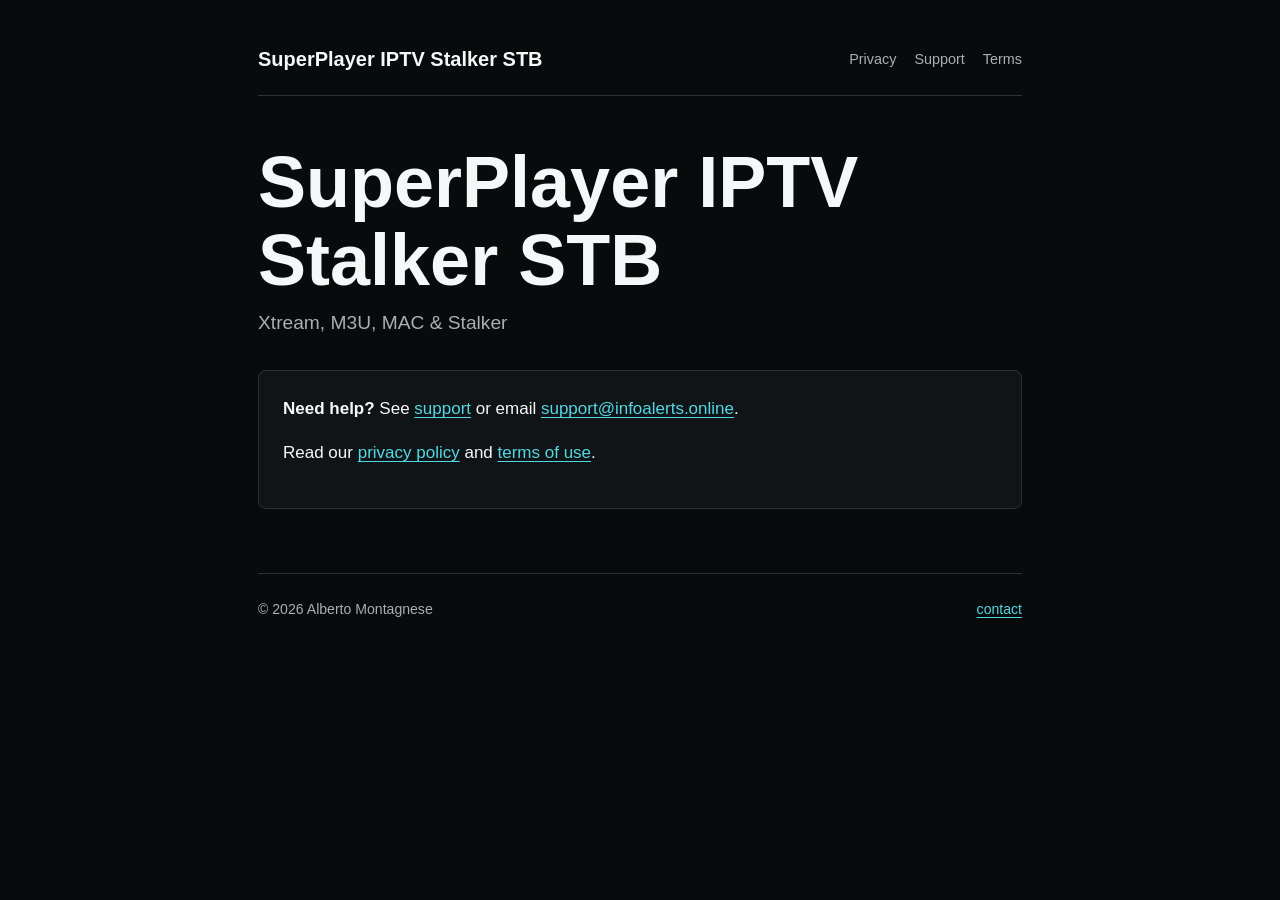
==== commit bef1f237: "Update site" ====
--- a/index.html
+++ b/index.html
@@ -2,86 +2,36 @@
 <html lang="en">
 <head>
   <meta charset="utf-8">
-  <meta name="viewport" content="width=device-width, initial-scale=1">
-  <title>SuperPlayer IPTV Player for iOS, Android, Apple TV &amp; Mac</title>
-  <meta name="description" content="SuperPlayer is an IPTV player for Android, iPhone, iPad, Apple TV, and Mac. Connect your own Xtream Codes, M3U playlist, or Stalker portal with MAC address.">
-  <link rel="canonical" href="https://albertomontagnese.github.io/stalker-player-plus-site/">
-  <link rel="icon" href="assets/app-icon.png">
+  <meta name="viewport" content="width=device-width,initial-scale=1">
+  <title>SuperPlayer IPTV Stalker STB</title>
   <link rel="stylesheet" href="style.css">
-  <meta property="og:type" content="website">
-  <meta property="og:title" content="SuperPlayer for Apple &amp; Android">
-  <meta property="og:description" content="Your own playlists and provider accounts on Apple and Android.">
-  <meta property="og:url" content="https://albertomontagnese.github.io/stalker-player-plus-site/">
-  <meta property="og:image" content="https://albertomontagnese.github.io/stalker-player-plus-site/assets/feature-graphic.png">
-  <meta name="twitter:card" content="summary_large_image">
-  <script type="application/ld+json">
-  {
-    "@context": "https://schema.org",
-    "@type": "SoftwareApplication",
-    "name": "SuperPlayer",
-    "operatingSystem": "Android, iOS, iPadOS, macOS, tvOS",
-    "applicationCategory": "MultimediaApplication",
-    "description": "A native player for user-provided Xtream Codes, M3U playlists, and Stalker portals.",
-    "url": "https://albertomontagnese.github.io/stalker-player-plus-site/",
-    "downloadUrl": ["https://apps.apple.com/app/id6786057037", "https://play.google.com/store/apps/details?id=com.albertomontagnese.superplayer"],
-    "image": "https://albertomontagnese.github.io/stalker-player-plus-site/assets/app-icon.png",
-    "offers": {"@type": "Offer", "price": "0", "priceCurrency": "USD"}
-  }
-  </script>
 </head>
 <body>
-  <header class="site-header">
-    <a class="brand" href="index.html" aria-label="SuperPlayer home"><img src="assets/app-icon.png" alt="" width="40" height="40"><span>SuperPlayer</span></a>
-    <nav aria-label="Primary navigation"><a href="#formats">Formats</a><a href="#guides">Setup guides</a><a href="support.html">Support</a></nav>
-  </header>
+  <div class="container">
+    <header>
+      <h1><a href="index.html" style="color:inherit;text-decoration:none">SuperPlayer IPTV Stalker STB</a></h1>
+      <nav>
+        <a href="privacy.html">Privacy</a>
+        <a href="support.html">Support</a>
+        <a href="terms.html">Terms</a>
+      </nav>
+    </header>
+    <main>
+<h1 class="title">SuperPlayer IPTV Stalker STB</h1>
+<p class="lede">Xtream, M3U, MAC & Stalker</p>
 
-  <main>
-    <section class="hero">
-      <p class="eyebrow">On Android, iPhone, iPad, Apple TV, and Mac</p>
-      <h1>SuperPlayer</h1>
-      <p class="hero-copy">Your provider. Your playlist. Your screen. Bring your own authorized media sources to SuperPlayer on Apple or Android.</p>
-      <div class="hero-actions">
-        <a class="button primary" href="https://oura-beige.vercel.app/go/superplayer/seo_home_sep26">View on the App Store</a>
-        <a class="button secondary" href="https://oura-beige.vercel.app/go/superplayer/seo_home_android_oct26">Get it on Google Play</a>
-      </div>
-      <p class="fine-print">App Store: iPhone, iPad, Apple TV &amp; Mac. Google Play: Android. No channels or provider subscriptions included.</p>
-      <figure class="product-shot"><img src="assets/apple-tv.png" alt="SuperPlayer live channel guide running on Apple TV"></figure>
-    </section>
+<div class="card">
+  <p><strong>Need help?</strong> See <a href="support.html">support</a> or
+     email <a href="mailto:support@infoalerts.online">support@infoalerts.online</a>.</p>
+  <p>Read our <a href="privacy.html">privacy policy</a> and
+     <a href="terms.html">terms of use</a>.</p>
+</div>
 
-    <section class="section" id="formats">
-      <div class="section-heading"><p class="eyebrow">One player, your provider</p><h2>Connect the way your service works</h2></div>
-      <div class="feature-grid">
-        <article class="feature xtream"><span class="feature-mark">X</span><h3>Xtream Codes</h3><p>Sign in with the server URL, username, and password supplied by your provider.</p><a href="xtream-codes-setup.html">Xtream setup guide</a></article>
-        <article class="feature stalker"><span class="feature-mark">S</span><h3>Stalker / MAC</h3><p>Connect a Stalker or Ministra portal using its URL and your authorized MAC address.</p><a href="stalker-mac-setup.html">Stalker setup guide</a></article>
-        <article class="feature m3u"><span class="feature-mark">M</span><h3>M3U playlists</h3><p>Add the remote M3U playlist URL supplied by your service.</p><a href="m3u-playlist-setup.html">M3U setup guide</a></article>
-      </div>
-    </section>
-
-    <section class="device-band">
-      <div><p class="eyebrow">Made for the living room</p><h2>Built for Apple TV</h2><p>Browse groups, search channels, and move through your live guide with native focus behavior. Family Sharing lets eligible purchases be shared with your Apple family.</p></div>
-      <img src="assets/feature-graphic.png" alt="SuperPlayer supports M3U, Stalker, STB/MAC, and bulk testing">
-    </section>
-
-    <section class="section" id="guides">
-      <div class="section-heading"><p class="eyebrow">Get connected</p><h2>Provider setup guides</h2><p>Use the credentials your provider gave you. These guides explain each supported connection type and the most common errors.</p></div>
-      <div class="guide-list">
-        <a href="iptv-connected-but-not-playing.html"><strong>Connected, but video won’t play?</strong><span>Find your next step on Apple or Android</span></a>
-        <a href="stalker-mac-setup.html"><strong>Stalker portal and MAC address</strong><span>Portal URL, authorization, and troubleshooting</span></a>
-        <a href="xtream-codes-setup.html"><strong>Xtream Codes API</strong><span>Server URL, username, and password</span></a>
-        <a href="m3u-playlist-setup.html"><strong>M3U playlist URL</strong><span>Remote playlist format and refresh checks</span></a>
-      </div>
-    </section>
-
-    <section class="support-band">
-      <div><p class="eyebrow">A setup is not working?</p><h2>Send us the useful details</h2><p>Include the connection type, device, app version, exact error, and whether the same credentials work elsewhere. Never email your password.</p></div>
-      <a class="button secondary" href="mailto:support@infoalerts.online?subject=SuperPlayer%20support">Email support</a>
-    </section>
-  </main>
-
-  <footer>
-    <div><strong>SuperPlayer</strong><span>A player for user-provided, authorized media sources.</span></div>
-    <nav aria-label="Legal navigation"><a href="press.html">Press</a><a href="support.html">Support</a><a href="privacy.html">Privacy</a><a href="terms.html">Terms</a></nav>
-    <small>&copy; 2026 Alberto Montagnese</small>
-  </footer>
+    </main>
+    <footer>
+      <span>© 2026 Alberto Montagnese</span>
+      <span><a href="mailto:support@infoalerts.online">contact</a></span>
+    </footer>
+  </div>
 </body>
 </html>
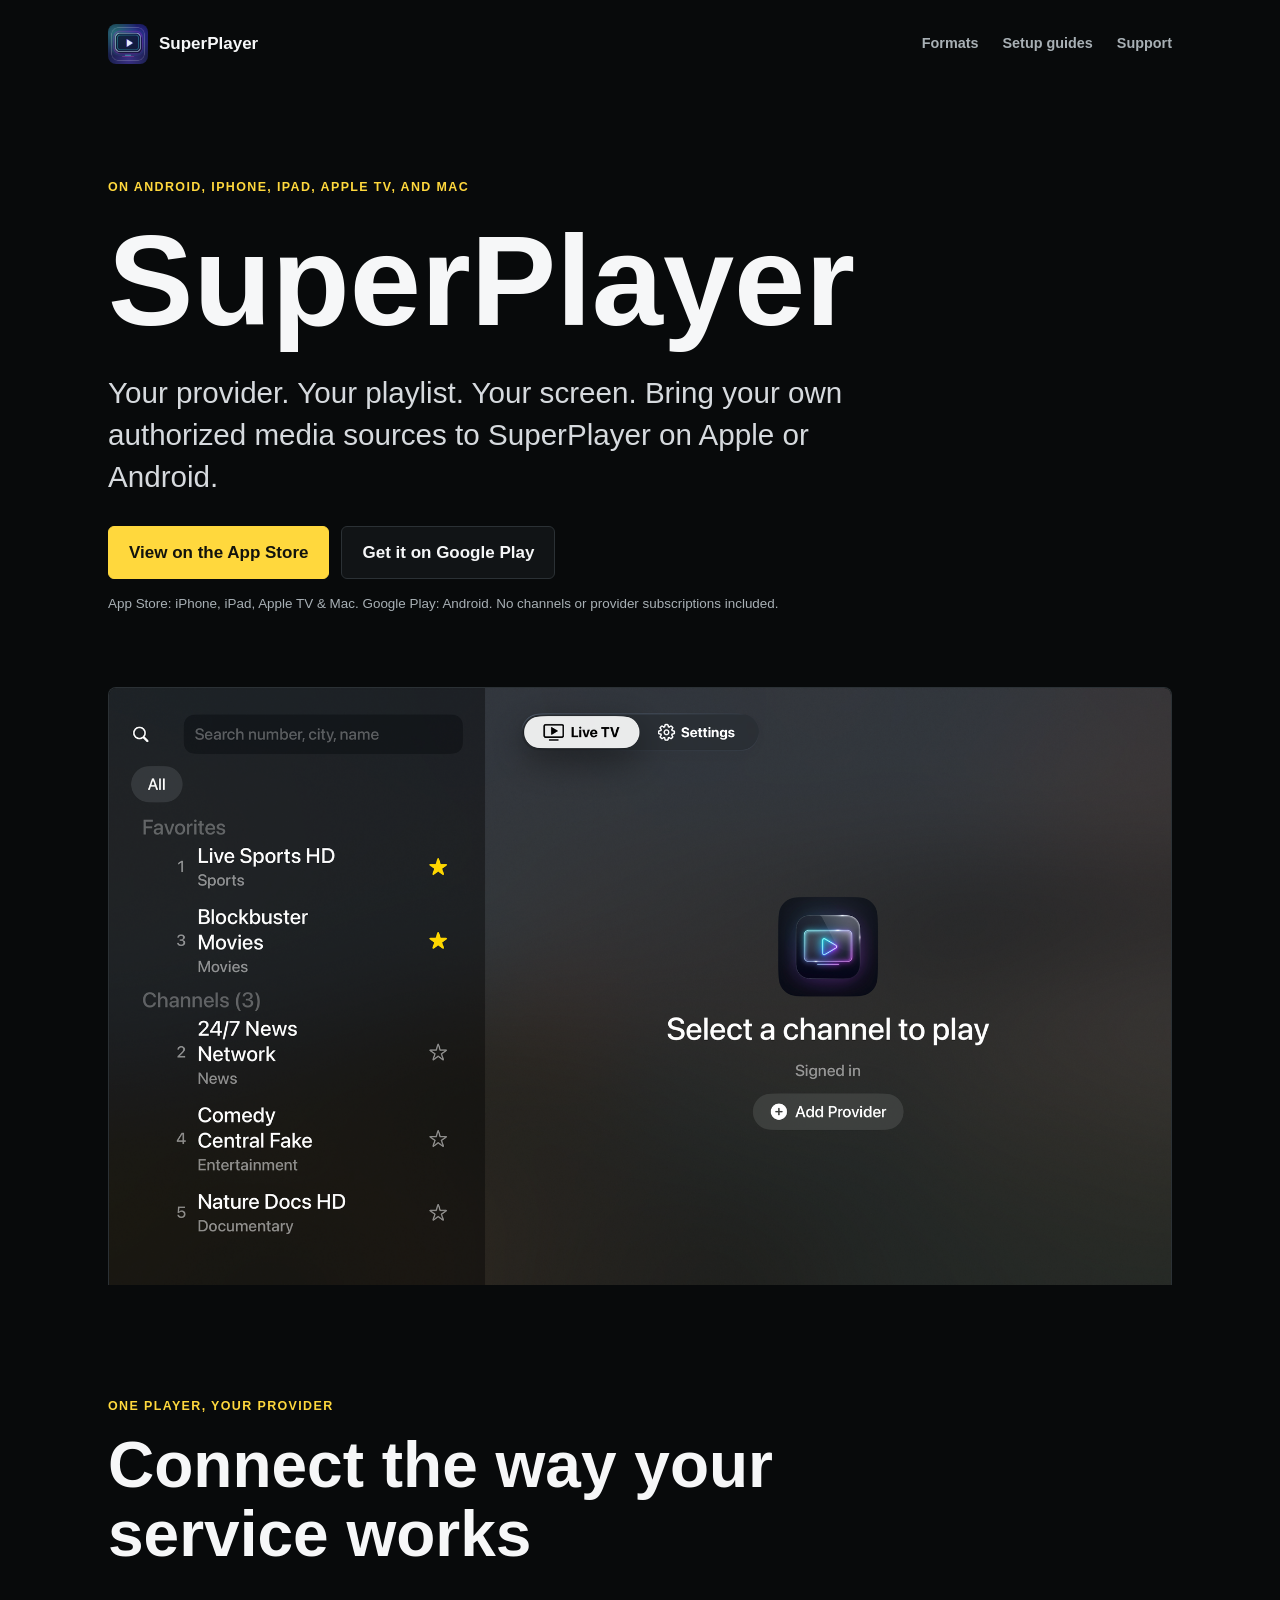
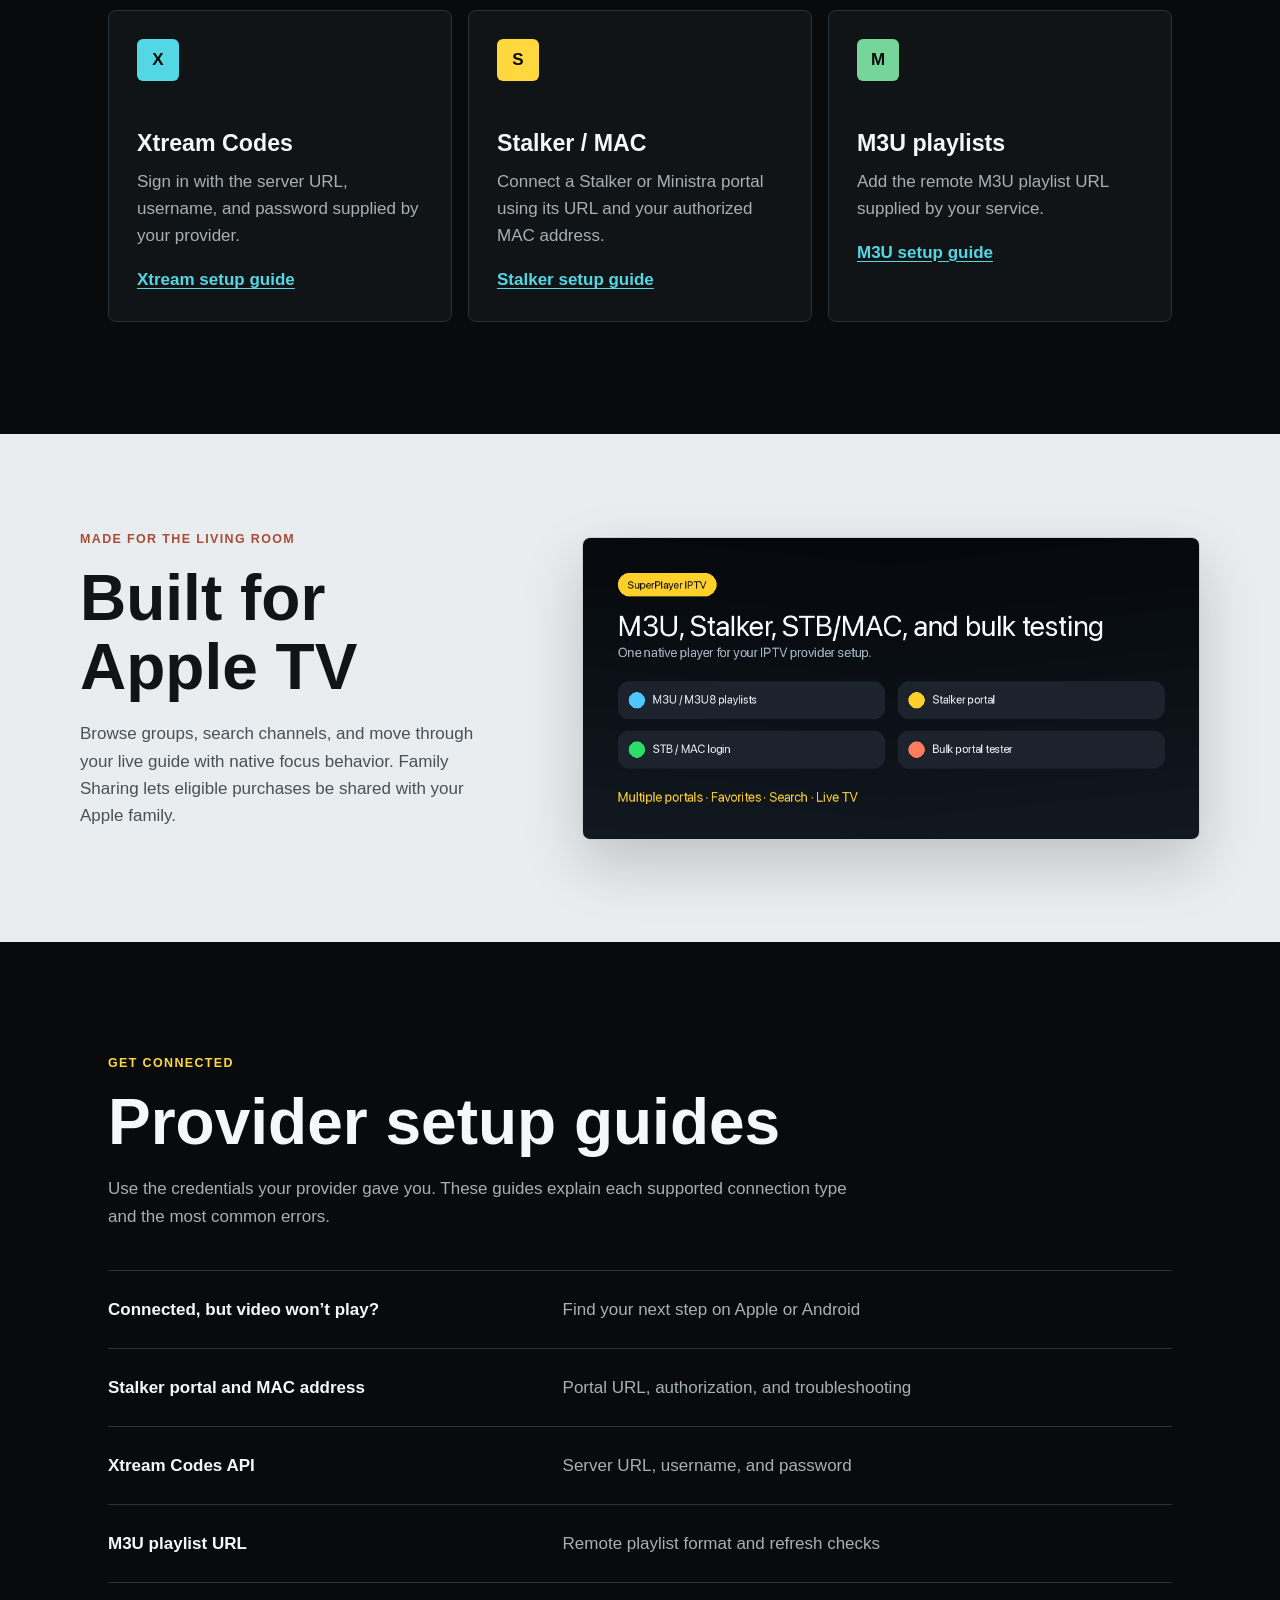
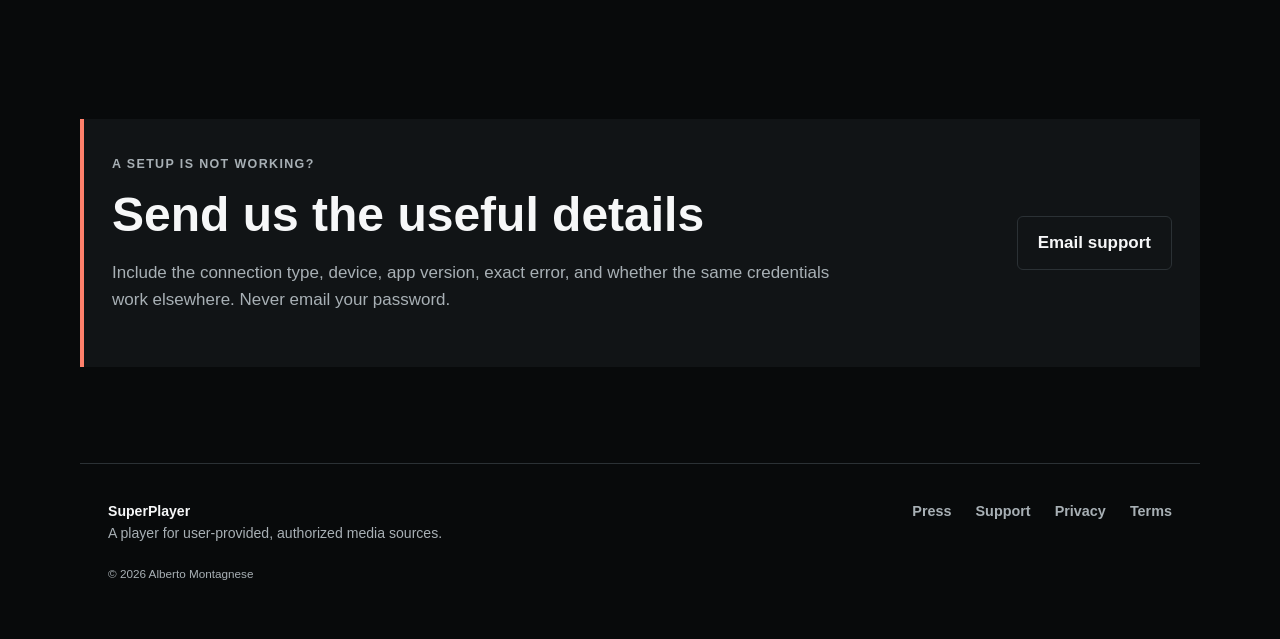
==== commit 6d6cf9ef: "Preserve current site and add phone setup privacy disclosure" ====
--- a/index.html
+++ b/index.html
@@ -2,36 +2,86 @@
 <html lang="en">
 <head>
   <meta charset="utf-8">
-  <meta name="viewport" content="width=device-width,initial-scale=1">
-  <title>SuperPlayer IPTV Stalker STB</title>
+  <meta name="viewport" content="width=device-width, initial-scale=1">
+  <title>SuperPlayer IPTV Player for iOS, Android, Apple TV &amp; Mac</title>
+  <meta name="description" content="SuperPlayer is an IPTV player for Android, iPhone, iPad, Apple TV, and Mac. Connect your own Xtream Codes, M3U playlist, or Stalker portal with MAC address.">
+  <link rel="canonical" href="https://albertomontagnese.github.io/stalker-player-plus-site/">
+  <link rel="icon" href="assets/app-icon.png">
   <link rel="stylesheet" href="style.css">
+  <meta property="og:type" content="website">
+  <meta property="og:title" content="SuperPlayer for Apple &amp; Android">
+  <meta property="og:description" content="Your own playlists and provider accounts on Apple and Android.">
+  <meta property="og:url" content="https://albertomontagnese.github.io/stalker-player-plus-site/">
+  <meta property="og:image" content="https://albertomontagnese.github.io/stalker-player-plus-site/assets/feature-graphic.png">
+  <meta name="twitter:card" content="summary_large_image">
+  <script type="application/ld+json">
+  {
+    "@context": "https://schema.org",
+    "@type": "SoftwareApplication",
+    "name": "SuperPlayer",
+    "operatingSystem": "Android, iOS, iPadOS, macOS, tvOS",
+    "applicationCategory": "MultimediaApplication",
+    "description": "A native player for user-provided Xtream Codes, M3U playlists, and Stalker portals.",
+    "url": "https://albertomontagnese.github.io/stalker-player-plus-site/",
+    "downloadUrl": ["https://apps.apple.com/app/id6786057037", "https://play.google.com/store/apps/details?id=com.albertomontagnese.superplayer"],
+    "image": "https://albertomontagnese.github.io/stalker-player-plus-site/assets/app-icon.png",
+    "offers": {"@type": "Offer", "price": "0", "priceCurrency": "USD"}
+  }
+  </script>
 </head>
 <body>
-  <div class="container">
-    <header>
-      <h1><a href="index.html" style="color:inherit;text-decoration:none">SuperPlayer IPTV Stalker STB</a></h1>
-      <nav>
-        <a href="privacy.html">Privacy</a>
-        <a href="support.html">Support</a>
-        <a href="terms.html">Terms</a>
-      </nav>
-    </header>
-    <main>
-<h1 class="title">SuperPlayer IPTV Stalker STB</h1>
-<p class="lede">Xtream, M3U, MAC & Stalker</p>
+  <header class="site-header">
+    <a class="brand" href="index.html" aria-label="SuperPlayer home"><img src="assets/app-icon.png" alt="" width="40" height="40"><span>SuperPlayer</span></a>
+    <nav aria-label="Primary navigation"><a href="#formats">Formats</a><a href="#guides">Setup guides</a><a href="support.html">Support</a></nav>
+  </header>
 
-<div class="card">
-  <p><strong>Need help?</strong> See <a href="support.html">support</a> or
-     email <a href="mailto:support@infoalerts.online">support@infoalerts.online</a>.</p>
-  <p>Read our <a href="privacy.html">privacy policy</a> and
-     <a href="terms.html">terms of use</a>.</p>
-</div>
+  <main>
+    <section class="hero">
+      <p class="eyebrow">On Android, iPhone, iPad, Apple TV, and Mac</p>
+      <h1>SuperPlayer</h1>
+      <p class="hero-copy">Your provider. Your playlist. Your screen. Bring your own authorized media sources to SuperPlayer on Apple or Android.</p>
+      <div class="hero-actions">
+        <a class="button primary" href="https://oura-beige.vercel.app/go/superplayer/seo_home_sep26">View on the App Store</a>
+        <a class="button secondary" href="https://oura-beige.vercel.app/go/superplayer/seo_home_android_oct26">Get it on Google Play</a>
+      </div>
+      <p class="fine-print">App Store: iPhone, iPad, Apple TV &amp; Mac. Google Play: Android. No channels or provider subscriptions included.</p>
+      <figure class="product-shot"><img src="assets/apple-tv.png" alt="SuperPlayer live channel guide running on Apple TV"></figure>
+    </section>
 
-    </main>
-    <footer>
-      <span>© 2026 Alberto Montagnese</span>
-      <span><a href="mailto:support@infoalerts.online">contact</a></span>
-    </footer>
-  </div>
+    <section class="section" id="formats">
+      <div class="section-heading"><p class="eyebrow">One player, your provider</p><h2>Connect the way your service works</h2></div>
+      <div class="feature-grid">
+        <article class="feature xtream"><span class="feature-mark">X</span><h3>Xtream Codes</h3><p>Sign in with the server URL, username, and password supplied by your provider.</p><a href="xtream-codes-setup.html">Xtream setup guide</a></article>
+        <article class="feature stalker"><span class="feature-mark">S</span><h3>Stalker / MAC</h3><p>Connect a Stalker or Ministra portal using its URL and your authorized MAC address.</p><a href="stalker-mac-setup.html">Stalker setup guide</a></article>
+        <article class="feature m3u"><span class="feature-mark">M</span><h3>M3U playlists</h3><p>Add the remote M3U playlist URL supplied by your service.</p><a href="m3u-playlist-setup.html">M3U setup guide</a></article>
+      </div>
+    </section>
+
+    <section class="device-band">
+      <div><p class="eyebrow">Made for the living room</p><h2>Built for Apple TV</h2><p>Browse groups, search channels, and move through your live guide with native focus behavior. Family Sharing lets eligible purchases be shared with your Apple family.</p></div>
+      <img src="assets/feature-graphic.png" alt="SuperPlayer supports M3U, Stalker, STB/MAC, and bulk testing">
+    </section>
+
+    <section class="section" id="guides">
+      <div class="section-heading"><p class="eyebrow">Get connected</p><h2>Provider setup guides</h2><p>Use the credentials your provider gave you. These guides explain each supported connection type and the most common errors.</p></div>
+      <div class="guide-list">
+        <a href="iptv-connected-but-not-playing.html"><strong>Connected, but video won’t play?</strong><span>Find your next step on Apple or Android</span></a>
+        <a href="stalker-mac-setup.html"><strong>Stalker portal and MAC address</strong><span>Portal URL, authorization, and troubleshooting</span></a>
+        <a href="xtream-codes-setup.html"><strong>Xtream Codes API</strong><span>Server URL, username, and password</span></a>
+        <a href="m3u-playlist-setup.html"><strong>M3U playlist URL</strong><span>Remote playlist format and refresh checks</span></a>
+      </div>
+    </section>
+
+    <section class="support-band">
+      <div><p class="eyebrow">A setup is not working?</p><h2>Send us the useful details</h2><p>Include the connection type, device, app version, exact error, and whether the same credentials work elsewhere. Never email your password.</p></div>
+      <a class="button secondary" href="mailto:support@infoalerts.online?subject=SuperPlayer%20support">Email support</a>
+    </section>
+  </main>
+
+  <footer>
+    <div><strong>SuperPlayer</strong><span>A player for user-provided, authorized media sources.</span></div>
+    <nav aria-label="Legal navigation"><a href="press.html">Press</a><a href="support.html">Support</a><a href="privacy.html">Privacy</a><a href="terms.html">Terms</a></nav>
+    <small>&copy; 2026 Alberto Montagnese</small>
+  </footer>
 </body>
 </html>
